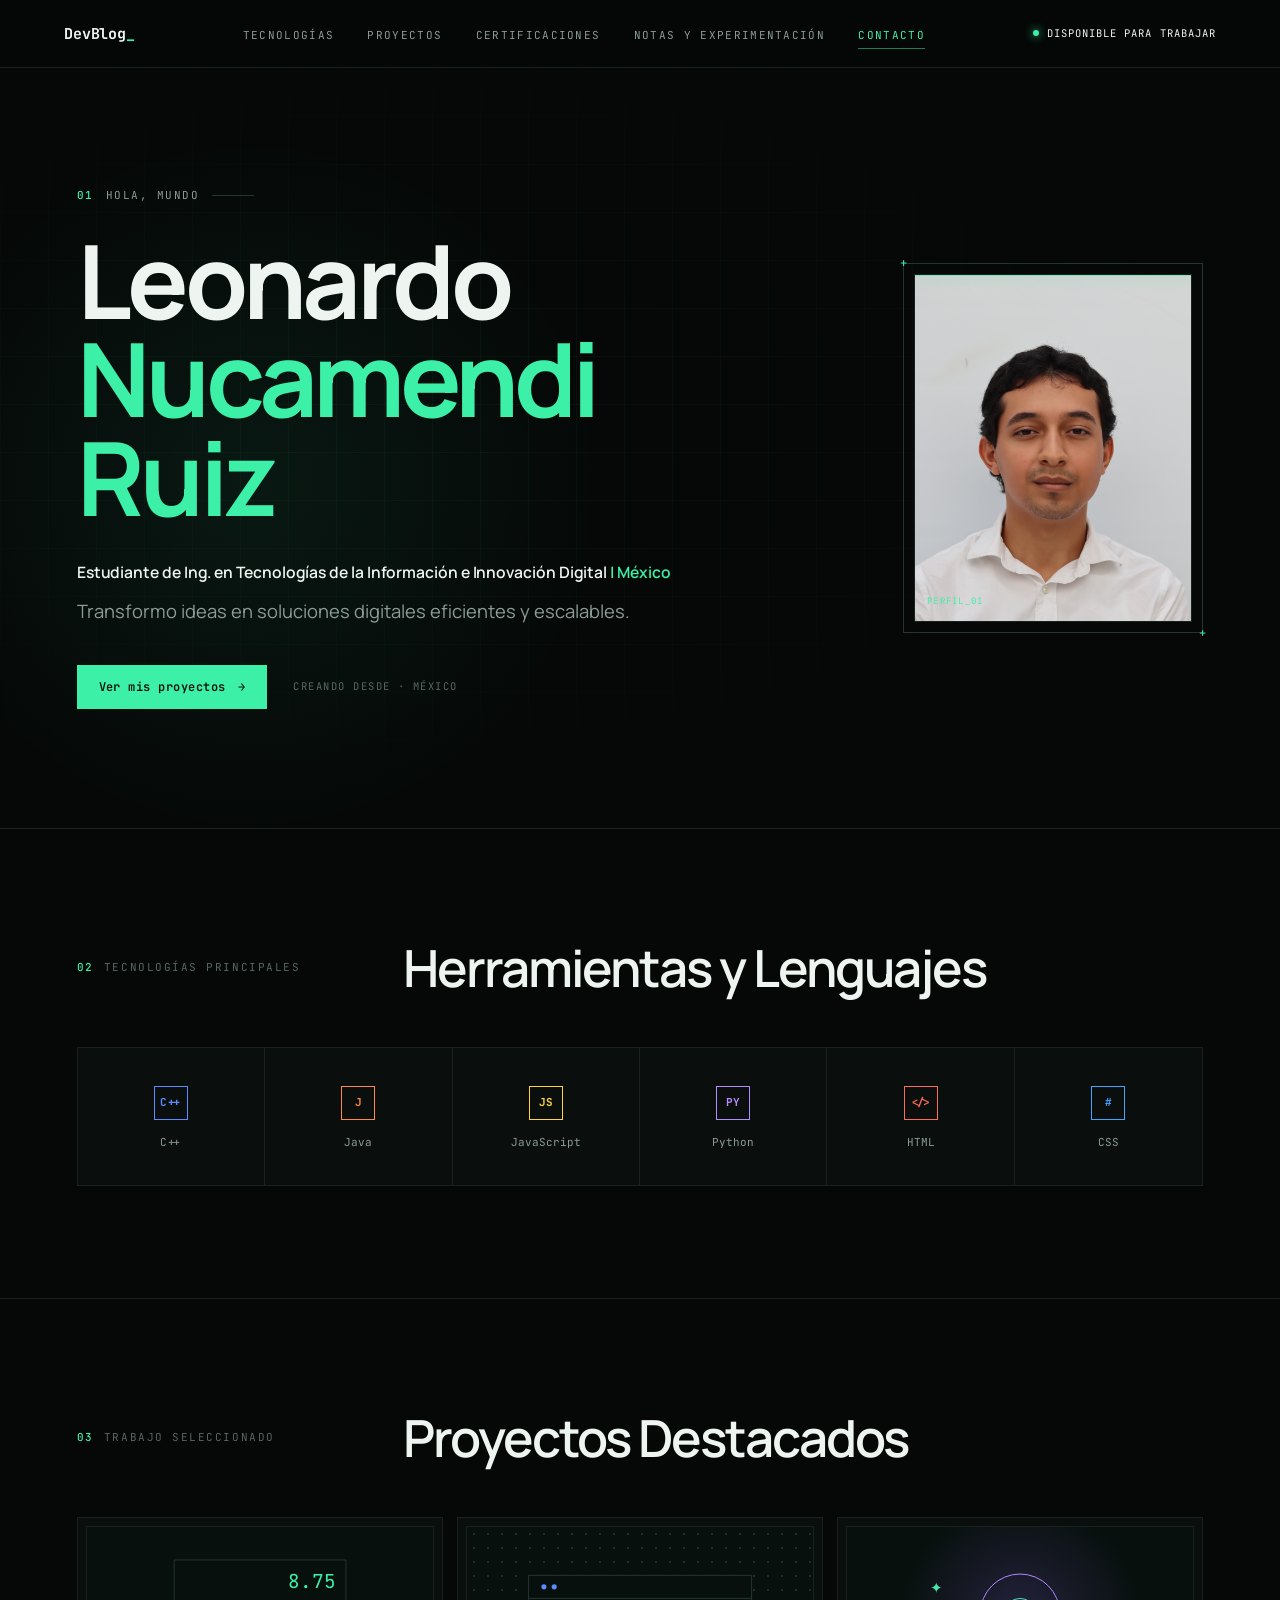
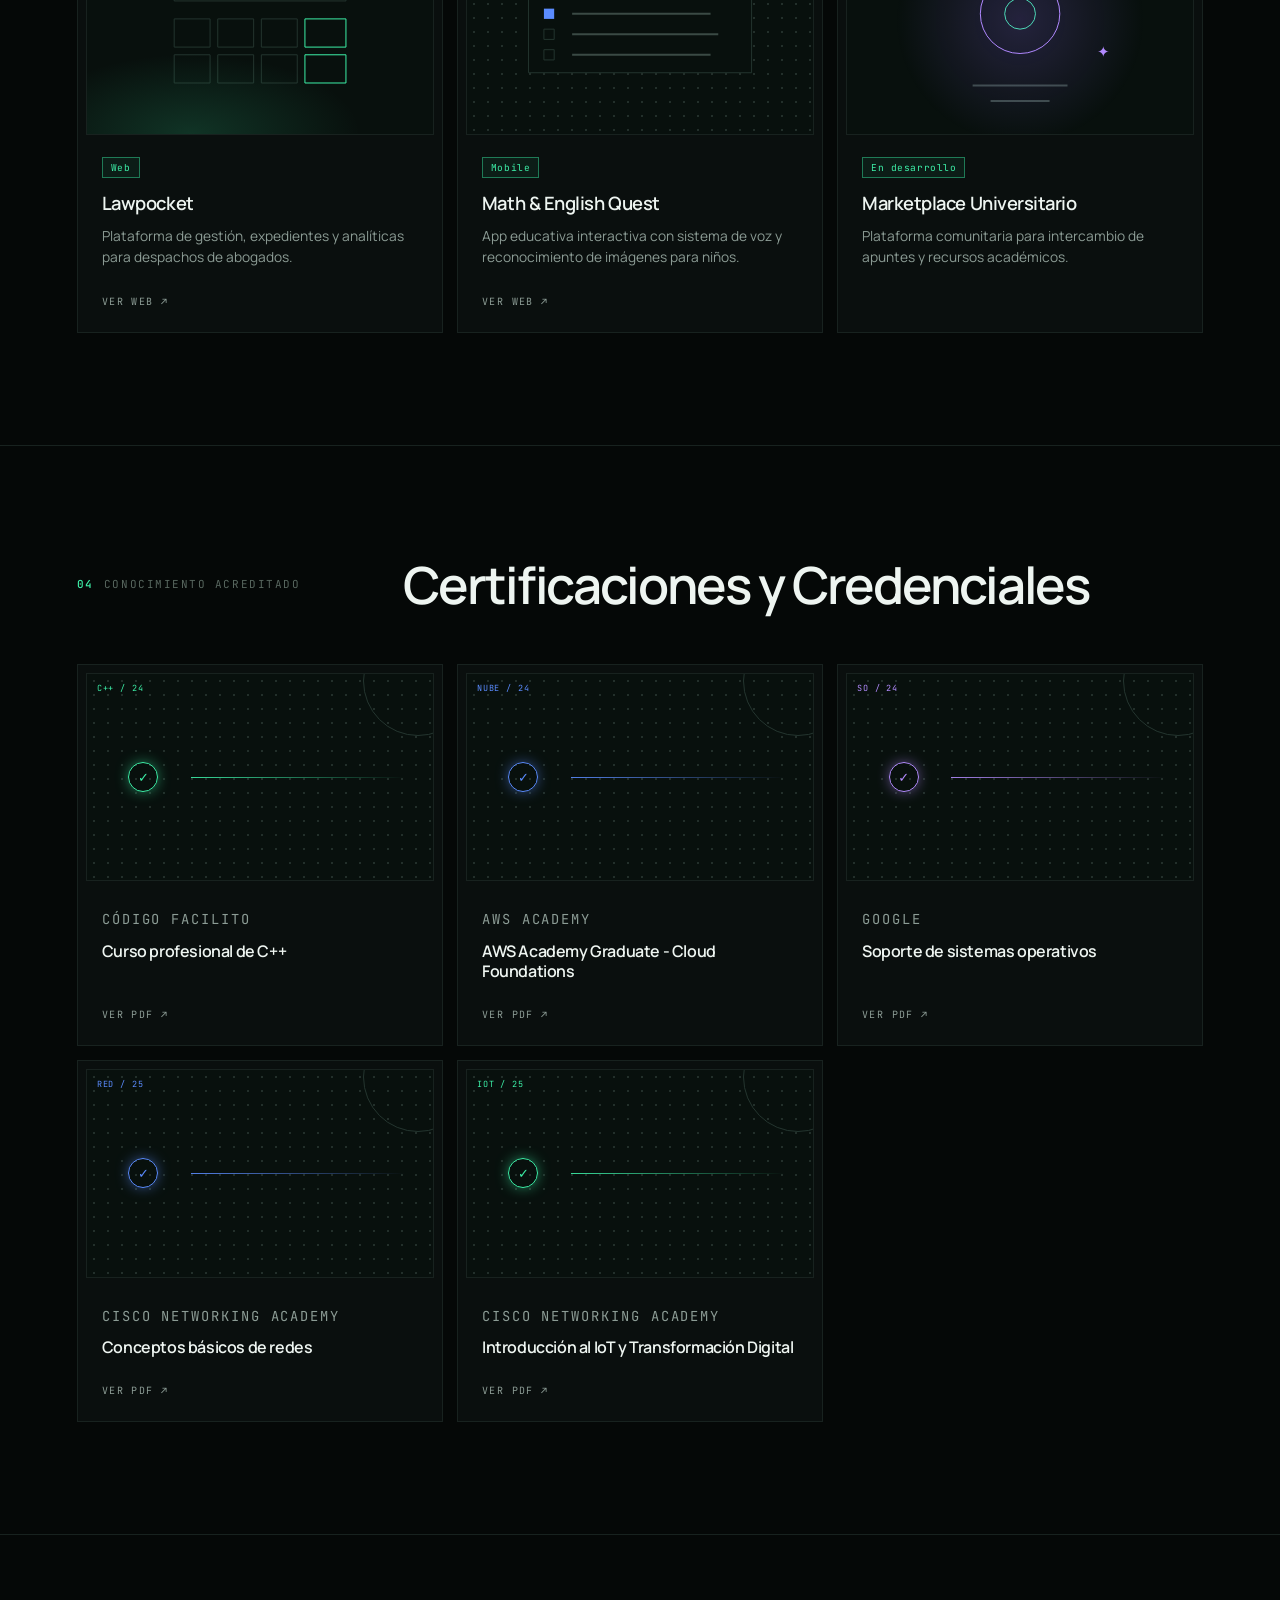
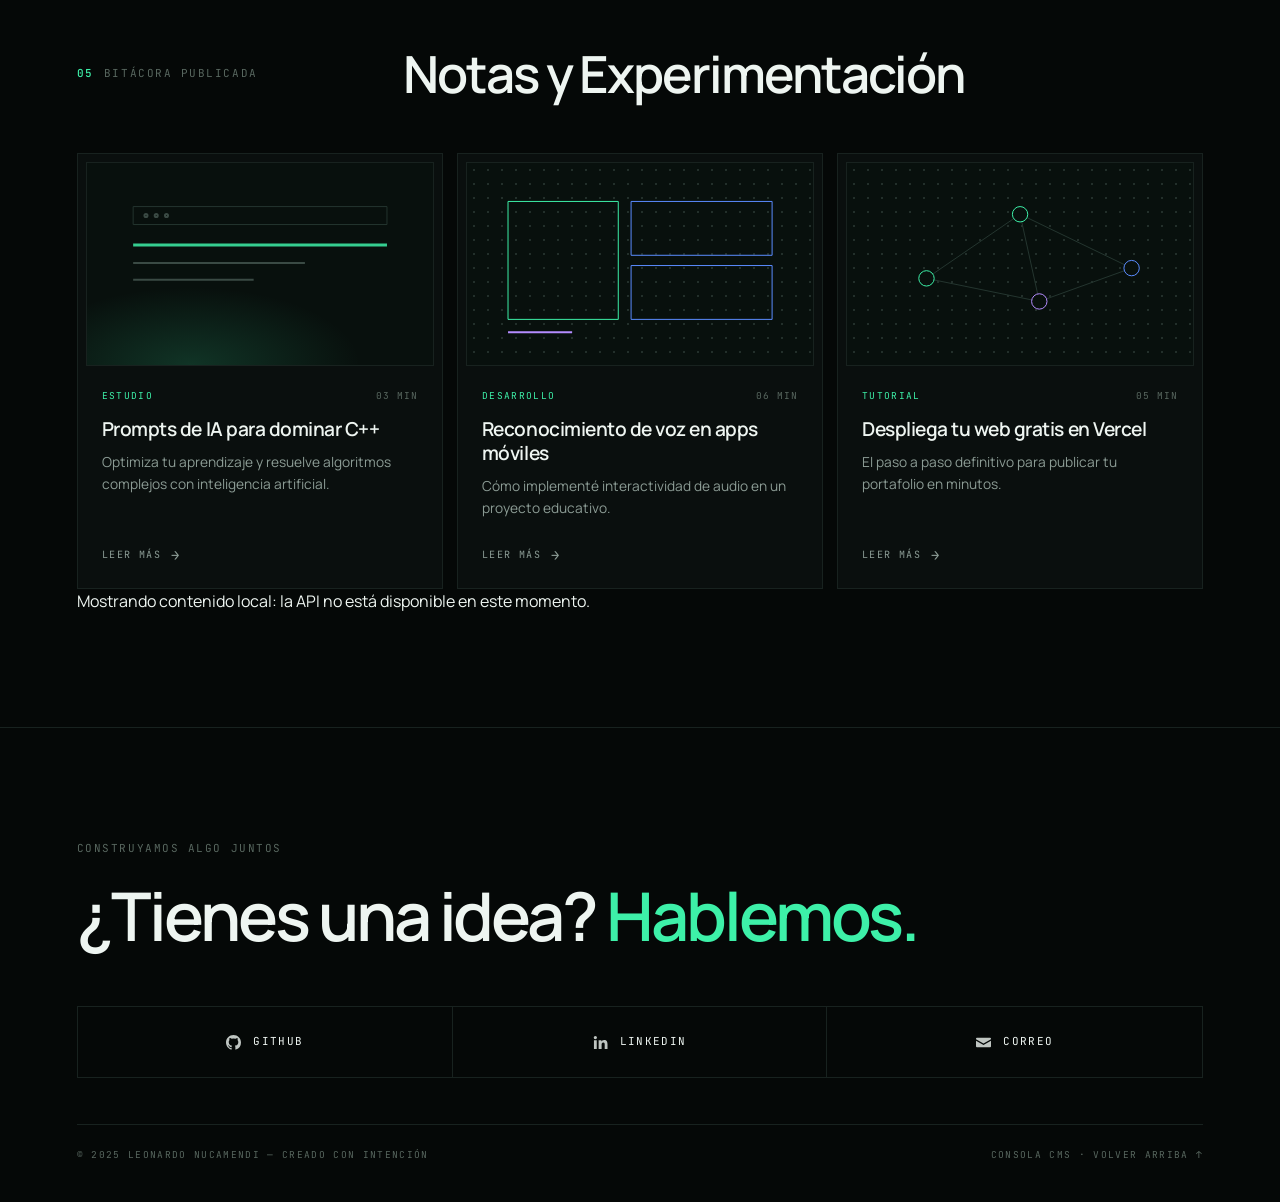
==== dev-blog/index.html @ ded49b07 "Integra CMS, blog, métricas y generador estático Reemplaza el contenido viejo del blog por la versió" ====
<!DOCTYPE html>
<html lang="es">
<head>
  <meta charset="UTF-8">
  <meta name="viewport" content="width=device-width, initial-scale=1">
  <title>Leonardo Nucamendi Ruiz — DevBlog_</title>
  <meta name="description" content="Portafolio de Leonardo Nucamendi Ruiz, estudiante de Ing. en Tecnologías de la Información e Innovación Digital en México. Proyectos, certificaciones y notas.">
  <meta name="theme-color" content="#050807">
  <link rel="icon" href="data:image/svg+xml,%3Csvg xmlns='http://www.w3.org/2000/svg' viewBox='0 0 32 32'%3E%3Crect width='32' height='32' fill='%23050807'/%3E%3Crect x='7' y='23' width='18' height='3' fill='%233df0a8'/%3E%3C/svg%3E">
  <link rel="preconnect" href="https://fonts.googleapis.com">
  <link rel="preconnect" href="https://fonts.gstatic.com" crossorigin>
  <link href="https://fonts.googleapis.com/css2?family=JetBrains+Mono:wght@400;500;700&family=Manrope:wght@400;500;600;700&display=swap" rel="stylesheet">
  <link rel="stylesheet" href="styles.css">
  <script>document.documentElement.classList.add('js')</script>
</head>
<body id="top">

  <!-- ===== Navegación ===== -->
  <header class="nav">
    <div class="nav__inner">
      <a class="logo" href="#top" aria-label="DevBlog, ir al inicio">DevBlog<span>_</span></a>

      <button class="nav__toggle" aria-label="Abrir menú" aria-expanded="false" aria-controls="menu"><span></span></button>

      <ul class="nav__links" id="menu">
        <li><a href="#tecnologias">Tecnologías</a></li>
        <li><a href="#proyectos">Proyectos</a></li>
        <li><a href="#certificaciones">Certificaciones</a></li>
        <li><a href="#notas">Notas y Experimentación</a></li>
        <li><a href="#contacto">Contacto</a></li>
      </ul>

      <span class="nav__status"><i></i>Disponible para trabajar</span>
    </div>
  </header>

  <main>
    <!-- ===== Hero ===== -->
    <section class="hero" aria-labelledby="nombre">
      <div class="wrap hero__grid">
        <div class="intro">
          <p class="eyebrow" style="--i:0"><b>01</b> Hola, mundo</p>
          <h1 id="nombre" style="--i:1">Leonardo <span>Nucamendi Ruiz</span></h1>
          <p class="hero__role" style="--i:2">Estudiante de Ing. en Tecnologías de la Información e Innovación Digital <em>| México</em></p>
          <p class="hero__tagline" style="--i:3">Transformo ideas en soluciones digitales eficientes y escalables.</p>
          <div class="hero__cta" style="--i:4">
            <a class="btn btn--solid" href="#proyectos">Ver mis proyectos <span class="arrow" aria-hidden="true">→</span></a>
            <small>Creando desde · México</small>
          </div>
        </div>

        <figure class="frame" aria-label="Foto de perfil">
          <div class="frame__screen">
            <img src="assets/perfil.jpg" alt="Foto de Leonardo Nucamendi Ruiz">
            <span class="scan" aria-hidden="true"></span>
            <figcaption class="frame__tag">PERFIL_01</figcaption>
          </div>
        </figure>
      </div>
    </section>

    <!-- ===== 02 Tecnologías ===== -->
    <section class="section" id="tecnologias" aria-labelledby="t-tec">
      <div class="wrap">
        <div class="section-head reveal">
          <p class="mono-label"><b>02</b>Tecnologías principales</p>
          <h2 class="title" id="t-tec">Herramientas y Lenguajes</h2>
        </div>

        <ul class="tech reveal" style="--d:.1s">
          <li><span class="tech__icon" style="--c:var(--blue)" aria-hidden="true">C++</span>C++</li>
          <li><span class="tech__icon" style="--c:#ff8a3d" aria-hidden="true">J</span>Java</li>
          <li><span class="tech__icon" style="--c:var(--yellow)" aria-hidden="true">JS</span>JavaScript</li>
          <li><span class="tech__icon" style="--c:var(--purple)" aria-hidden="true">PY</span>Python</li>
          <li><span class="tech__icon" style="--c:#ff6a55" aria-hidden="true">&lt;/&gt;</span>HTML</li>
          <li><span class="tech__icon" style="--c:#3da5ff" aria-hidden="true">#</span>CSS</li>
        </ul>
      </div>
    </section>

    <!-- ===== 03 Proyectos ===== -->
    <section class="section" id="proyectos" aria-labelledby="t-proy">
      <div class="wrap">
        <div class="section-head reveal">
          <p class="mono-label"><b>03</b>Trabajo seleccionado</p>
          <h2 class="title" id="t-proy">Proyectos Destacados</h2>
        </div>

        <div class="grid-3">
          <!-- Lawpocket -->
          <a class="card reveal" href="https://law-pocket-integrador.vercel.app/index.html" target="_blank" rel="noopener noreferrer">
            <div class="art art--glow-green" aria-hidden="true">
              <svg viewBox="0 0 270 162" preserveAspectRatio="xMidYMid slice">
                <rect x="68" y="26" width="134" height="32"/>
                <text class="calc-display" x="194" y="48" text-anchor="end" font-size="15">8.75</text>
                <g>
                  <rect x="68" y="72" width="28" height="22"/><rect x="102" y="72" width="28" height="22"/><rect x="136" y="72" width="28" height="22"/><rect class="hl" x="170" y="72" width="32" height="22"/>
                  <rect x="68" y="100" width="28" height="22"/><rect x="102" y="100" width="28" height="22"/><rect x="136" y="100" width="28" height="22"/><rect class="hl" x="170" y="100" width="32" height="22"/>
                </g>
              </svg>
            </div>
            <div class="card__body">
              <span class="badge">Web</span>
              <h3>Lawpocket</h3>
              <p>Plataforma de gestión, expedientes y analíticas para despachos de abogados.</p>
              <span class="card__link">Ver web ↗</span>
            </div>
          </a>

          <!-- Math & English Quest -->
          <a class="card reveal" style="--d:.1s" href="https://math-english-quest.vercel.app/" target="_blank" rel="noopener noreferrer">
            <div class="art art--dots" aria-hidden="true">
              <svg viewBox="0 0 270 162" preserveAspectRatio="xMidYMid slice">
                <rect x="48" y="38" width="174" height="76" style="fill:#08100d"/>
                <line x1="48" y1="56" x2="222" y2="56"/>
                <circle class="fill-blue" cx="60" cy="47" r="2"/><circle class="fill-blue" cx="68" cy="47" r="2"/>
                <rect class="fill-blue" x="60" y="64" width="8" height="8"/><line class="dim" x1="82" y1="68" x2="190" y2="68"/>
                <rect x="60" y="80" width="8" height="8"/><line class="dim" x1="82" y1="84" x2="196" y2="84"/>
                <rect x="60" y="96" width="8" height="8"/><line class="dim" x1="82" y1="100" x2="190" y2="100"/>
              </svg>
            </div>
            <div class="card__body">
              <span class="badge">Mobile</span>
              <h3>Math &amp; English Quest</h3>
              <p>App educativa interactiva con sistema de voz y reconocimiento de imágenes para niños.</p>
              <span class="card__link">Ver web ↗</span>
            </div>
          </a>

          <!-- Marketplace Universitario (en desarrollo) -->
          <article class="card reveal" style="--d:.2s">
            <div class="art art--glow-purple" aria-hidden="true">
              <svg viewBox="0 0 270 162" preserveAspectRatio="xMidYMid slice">
                <g class="orb">
                  <circle class="purple" cx="135" cy="68" r="31"/>
                  <circle class="hl" cx="135" cy="68" r="12"/>
                </g>
                <text class="sparkle" x="70" y="52" font-size="12" text-anchor="middle">✦</text>
                <text class="sparkle sparkle--2" x="200" y="102" font-size="12" text-anchor="middle" style="fill:var(--purple)">✦</text>
                <line class="dim" x1="98" y1="124" x2="172" y2="124"/>
                <line class="dim" x1="112" y1="136" x2="158" y2="136"/>
              </svg>
            </div>
            <div class="card__body">
              <span class="badge">En desarrollo</span>
              <h3>Marketplace Universitario</h3>
              <p>Plataforma comunitaria para intercambio de apuntes y recursos académicos.</p>
            </div>
          </article>
        </div>
      </div>
    </section>

    <!-- ===== 04 Certificaciones ===== -->
    <section class="section" id="certificaciones" aria-labelledby="t-cert">
      <div class="wrap">
        <div class="section-head reveal">
          <p class="mono-label"><b>04</b>Conocimiento acreditado</p>
          <h2 class="title" id="t-cert">Certificaciones y Credenciales</h2>
        </div>

        <div class="grid-3">
          <a class="card cert reveal" href="assets/cert-cpp.pdf" target="_blank" rel="noopener">
            <div class="art art--dots cert__art" style="--c:var(--green)" aria-hidden="true">
              <span class="cert__tag">C++ / 24</span><span class="cert__arc"></span>
              <span class="cert__check">✓</span><span class="cert__bar"></span>
            </div>
            <div class="card__body">
              <p class="cert__issuer">Código Facilito</p>
              <h3>Curso profesional de C++</h3>
              <span class="card__link">Ver PDF ↗</span>
            </div>
          </a>

          <a class="card cert reveal" style="--d:.08s" href="assets/cert-aws-cloud.pdf" target="_blank" rel="noopener">
            <div class="art art--dots cert__art" style="--c:var(--blue)" aria-hidden="true">
              <span class="cert__tag">NUBE / 24</span><span class="cert__arc"></span>
              <span class="cert__check">✓</span><span class="cert__bar"></span>
            </div>
            <div class="card__body">
              <p class="cert__issuer">AWS Academy</p>
              <h3>AWS Academy Graduate - Cloud Foundations</h3>
              <span class="card__link">Ver PDF ↗</span>
            </div>
          </a>

          <a class="card cert reveal" style="--d:.16s" href="assets/cert-google-so.pdf" target="_blank" rel="noopener">
            <div class="art art--dots cert__art" style="--c:var(--purple)" aria-hidden="true">
              <span class="cert__tag">SO / 24</span><span class="cert__arc"></span>
              <span class="cert__check">✓</span><span class="cert__bar"></span>
            </div>
            <div class="card__body">
              <p class="cert__issuer">Google</p>
              <h3>Soporte de sistemas operativos</h3>
              <span class="card__link">Ver PDF ↗</span>
            </div>
          </a>

          <a class="card cert reveal" href="assets/cert-cisco-redes.pdf" target="_blank" rel="noopener">
            <div class="art art--dots cert__art" style="--c:var(--blue)" aria-hidden="true">
              <span class="cert__tag">RED / 25</span><span class="cert__arc"></span>
              <span class="cert__check">✓</span><span class="cert__bar"></span>
            </div>
            <div class="card__body">
              <p class="cert__issuer">Cisco Networking Academy</p>
              <h3>Conceptos básicos de redes</h3>
              <span class="card__link">Ver PDF ↗</span>
            </div>
          </a>

          <a class="card cert reveal" style="--d:.08s" href="assets/cert-cisco-iot.pdf" target="_blank" rel="noopener">
            <div class="art art--dots cert__art" style="--c:var(--green)" aria-hidden="true">
              <span class="cert__tag">IOT / 25</span><span class="cert__arc"></span>
              <span class="cert__check">✓</span><span class="cert__bar"></span>
            </div>
            <div class="card__body">
              <p class="cert__issuer">Cisco Networking Academy</p>
              <h3>Introducción al IoT y Transformación Digital</h3>
              <span class="card__link">Ver PDF ↗</span>
            </div>
          </a>
        </div>
      </div>
    </section>

    <!-- ===== 05 Notas y Experimentación ===== -->
    <section class="section" id="notas" aria-labelledby="t-notas">
      <div class="wrap">
        <div class="section-head reveal">
          <p class="mono-label"><b>05</b>Bitácora publicada</p>
          <h2 class="title" id="t-notas">Notas y Experimentación</h2>
        </div>

        <div class="grid-3" data-notes-grid>
          <a class="card note reveal" href="articulo-cpp.html">
            <div class="art art--glow-green" aria-hidden="true">
              <svg viewBox="0 0 270 158" preserveAspectRatio="xMidYMid slice">
                <rect x="36" y="34" width="198" height="14"/>
                <circle class="dim" cx="46" cy="41" r="1.2"/><circle class="dim" cx="54" cy="41" r="1.2"/><circle class="dim" cx="62" cy="41" r="1.2"/>
                <line class="bar" x1="36" y1="64" x2="234" y2="64"/>
                <line class="dim" x1="36" y1="78" x2="170" y2="78"/>
                <line class="dim" x1="36" y1="91" x2="130" y2="91"/>
              </svg>
            </div>
            <div class="card__body">
              <div class="note__meta"><span class="note__tag">ESTUDIO</span><span class="note__time">03 MIN</span></div>
              <h3>Prompts de IA para dominar C++</h3>
              <p>Optimiza tu aprendizaje y resuelve algoritmos complejos con inteligencia artificial.</p>
              <span class="card__link">Leer más <span aria-hidden="true">→</span></span>
            </div>
          </a>

          <a class="card note reveal" style="--d:.1s" href="articulo-voz.html">
            <div class="art art--dots" aria-hidden="true">
              <svg viewBox="0 0 270 158" preserveAspectRatio="xMidYMid slice">
                <rect class="hl" x="32" y="30" width="86" height="92"/>
                <rect class="blue" x="128" y="30" width="110" height="42"/>
                <rect class="blue" x="128" y="80" width="110" height="42"/>
                <line class="purple" x1="32" y1="132" x2="82" y2="132" style="stroke-width:2"/>
              </svg>
            </div>
            <div class="card__body">
              <div class="note__meta"><span class="note__tag">DESARROLLO</span><span class="note__time">06 MIN</span></div>
              <h3>Reconocimiento de voz en apps móviles</h3>
              <p>Cómo implementé interactividad de audio en un proyecto educativo.</p>
              <span class="card__link">Leer más <span aria-hidden="true">→</span></span>
            </div>
          </a>

          <a class="card note reveal" style="--d:.2s" href="articulo-vercel.html">
            <div class="art art--dots" aria-hidden="true">
              <svg viewBox="0 0 270 158" preserveAspectRatio="xMidYMid slice">
                <line x1="135" y1="40" x2="62" y2="90"/><line x1="135" y1="40" x2="150" y2="108"/>
                <line x1="62" y1="90" x2="150" y2="108"/><line x1="150" y1="108" x2="222" y2="82"/>
                <line x1="135" y1="40" x2="222" y2="82"/>
                <circle class="hl" cx="135" cy="40" r="6" style="fill:#08100d"/>
                <circle class="hl" cx="62" cy="90" r="6" style="fill:#08100d"/>
                <circle class="purple" cx="150" cy="108" r="6" style="fill:#08100d"/>
                <circle class="blue" cx="222" cy="82" r="6" style="fill:#08100d"/>
              </svg>
            </div>
            <div class="card__body">
              <div class="note__meta"><span class="note__tag">TUTORIAL</span><span class="note__time">05 MIN</span></div>
              <h3>Despliega tu web gratis en Vercel</h3>
              <p>El paso a paso definitivo para publicar tu portafolio en minutos.</p>
              <span class="card__link">Leer más <span aria-hidden="true">→</span></span>
            </div>
          </a>
        </div>
      </div>
    </section>

    <!-- ===== Contacto ===== -->
    <section class="section contact" id="contacto" aria-labelledby="t-contacto">
      <div class="wrap">
        <p class="mono-label contact__kicker reveal">Construyamos algo juntos</p>
        <h2 id="t-contacto" class="reveal" style="--d:.08s">¿Tienes una idea? <span>Hablemos.</span></h2>

        <div class="contact__links reveal" style="--d:.16s">
          <a href="https://github.com/Leonardo251207" target="_blank" rel="noopener noreferrer">
            <svg viewBox="0 0 16 16" aria-hidden="true"><path d="M8 0C3.58 0 0 3.58 0 8c0 3.54 2.29 6.53 5.47 7.59.4.07.55-.17.55-.38 0-.19-.01-.82-.01-1.49-2.01.37-2.53-.49-2.69-.94-.09-.23-.48-.94-.82-1.13-.28-.15-.68-.52-.01-.53.63-.01 1.08.58 1.23.82.72 1.21 1.87.87 2.33.66.07-.52.28-.87.51-1.07-1.78-.2-3.64-.89-3.64-3.95 0-.87.31-1.59.82-2.15-.08-.2-.36-1.02.08-2.12 0 0 .67-.21 2.2.82a7.6 7.6 0 0 1 4 0c1.53-1.04 2.2-.82 2.2-.82.44 1.1.16 1.92.08 2.12.51.56.82 1.27.82 2.15 0 3.07-1.87 3.75-3.65 3.95.29.25.54.73.54 1.48 0 1.07-.01 1.93-.01 2.2 0 .21.15.46.55.38A8.01 8.01 0 0 0 16 8c0-4.42-3.58-8-8-8z"/></svg>
            GitHub
          </a>
          <a href="https://www.linkedin.com/in/leonardo-nucamendi-703b48441/" target="_blank" rel="noopener noreferrer">
            <svg viewBox="0 0 16 16" aria-hidden="true"><path d="M1 5.5h3V15H1V5.5zM2.5 1a1.75 1.75 0 1 1 0 3.5 1.75 1.75 0 0 1 0-3.5zM6 5.5h2.9v1.3h.04c.4-.76 1.4-1.56 2.88-1.56 3.08 0 3.65 2.03 3.65 4.66V15h-3v-4.6c0-1.1-.02-2.5-1.52-2.5s-1.76 1.2-1.76 2.43V15H6V5.5z"/></svg>
            LinkedIn
          </a>
          <a href="mailto:" class="btn-correo" data-email-link>
            <svg viewBox="0 0 16 16" aria-hidden="true" width="16" height="16">
              <path fill="currentColor" d="M1 3h14a1 1 0 0 1 1 1v.4L8 9 0 4.4V4a1 1 0 0 1 1-1zm-1 3.1V12a1 1 0 0 0 1 1h14a1 1 0 0 0 1-1V6.1L8 10.7 0 6.1z"/>
            </svg>
            <span id="texto-correo" aria-live="polite">Correo</span>
          </a>
        </div>

        <div class="footer-bar">
          <span>© 2025 Leonardo Nucamendi — creado con intención</span>
          <span><a href="admin.html">Consola CMS</a> · <a href="#top">Volver arriba ↑</a></span>
        </div>
      </div>
    </section>
  </main>

  <script src="api-config.js"></script>
  <script src="metrics.js"></script>
  <script src="api.js"></script>
  <script src="notes.js"></script>
  <script src="script.js"></script>
</body>
</html>
---- dev-blog/styles.css ----
/* ==========================================================
   DevBlog_ — Leonardo Nucamendi Ruiz
   Estilos globales · estética retro-tech / consola
   ========================================================== */

@property --pos {
  syntax: "<percentage>";
  inherits: true;
  initial-value: 50%;
}

:root {
  --bg: #050807;
  --bg-soft: #0a0f0e;
  --panel: #0b1110;
  --line: #18221f;
  --line-2: #24352f;
  --text: #eef5f1;
  --muted: #8c9c95;
  --dim: #58675f;

  --green: #3df0a8;
  --cyan: #3de4ff;
  --red: #ff5d5d;
  --purple: #b48cff;
  --orange: #ffb066;
  --blue: #5b8cff;
  --yellow: #ffd23f;

  --sans: "Manrope", system-ui, -apple-system, "Segoe UI", sans-serif;
  --mono: "JetBrains Mono", ui-monospace, "SFMono-Regular", Consolas, monospace;

  --gutter: clamp(20px, 6vw, 86px);
  --max: 1240px;
  --nav-h: 68px;
}

*,
*::before,
*::after { box-sizing: border-box; margin: 0; padding: 0; }

html { scroll-behavior: smooth; scroll-padding-top: calc(var(--nav-h) + 12px); }

body {
  background: var(--bg);
  color: var(--text);
  font-family: var(--sans);
  line-height: 1.6;
  -webkit-font-smoothing: antialiased;
  overflow-x: hidden;
}

a { color: inherit; text-decoration: none; }
button { font: inherit; color: inherit; background: none; border: 0; cursor: pointer; }
img, svg { display: block; max-width: 100%; }
[hidden] { display: none !important; }

:focus-visible { outline: 2px solid var(--green); outline-offset: 3px; }

.wrap { width: min(var(--max), 100% - 2 * var(--gutter)); margin-inline: auto; }

.acc-green { color: var(--green); }
.acc-cyan { color: var(--cyan); }

.mono-label {
  font-family: var(--mono);
  font-size: 11px;
  letter-spacing: 0.14em;
  text-transform: uppercase;
  color: var(--dim);
}

/* ---------- Navegación ---------- */
.nav {
  position: sticky;
  top: 0;
  z-index: 50;
  height: var(--nav-h);
  background: rgba(5, 8, 7, 0.82);
  backdrop-filter: blur(10px);
  -webkit-backdrop-filter: blur(10px);
  border-bottom: 1px solid var(--line);
}

.nav__inner {
  height: 100%;
  width: min(1400px, 100% - 2 * clamp(20px, 6vw, 64px));
  margin-inline: auto;
  display: flex;
  align-items: center;
  justify-content: space-between;
  gap: 24px;
}

.logo { font-family: var(--mono); font-weight: 700; font-size: 15px; letter-spacing: -0.01em; }
.logo span { color: var(--green); animation: blink 1.1s steps(2, start) infinite; }

.nav__links { display: flex; gap: clamp(20px, 3.2vw, 48px); list-style: none; }
.nav__links a {
  font-family: var(--mono);
  font-size: 11px;
  letter-spacing: 0.12em;
  text-transform: uppercase;
  color: var(--muted);
  padding: 6px 0;
  border-bottom: 1px solid transparent;
  transition: color 0.2s, border-color 0.2s;
}
.nav__links a:hover,
.nav__links a.is-active { color: var(--green); border-color: var(--green-dim, #1f7a56); }

.nav__status {
  display: inline-flex;
  align-items: center;
  gap: 8px;
  font-family: var(--mono);
  font-size: 10.5px;
  letter-spacing: 0.1em;
  text-transform: uppercase;
  color: var(--text);
}
.nav__status i {
  width: 6px; height: 6px; border-radius: 50%;
  background: var(--green);
  box-shadow: 0 0 10px var(--green);
  animation: pulse 2s ease-in-out infinite;
}

.nav__toggle { display: none; width: 40px; height: 40px; border: 1px solid var(--line-2); position: relative; }
.nav__toggle span,
.nav__toggle span::before {
  position: absolute; left: 11px; width: 16px; height: 1.5px; background: var(--text);
  transition: transform 0.25s;
}
.nav__toggle span { top: 19px; }
.nav__toggle span::before { content: ""; left: 0; top: -6px; }
.nav.is-open .nav__toggle span { transform: rotate(45deg); }
.nav.is-open .nav__toggle span::before { transform: translateY(6px) rotate(-90deg); }

/* ---------- Botones ---------- */
.btn {
  display: inline-flex;
  align-items: center;
  justify-content: center;
  gap: 12px;
  font-family: var(--mono);
  font-size: 12px;
  letter-spacing: 0.04em;
  min-height: 44px;
  padding: 0 22px;
  transition: transform 0.2s, background 0.2s, box-shadow 0.2s, border-color 0.2s, color 0.2s;
}
.btn--solid { background: var(--green); color: #04110b; font-weight: 600; }
.btn--solid:hover { box-shadow: 0 0 28px rgba(61, 240, 168, 0.35); transform: translateY(-1px); }
.btn--solid .arrow { transition: transform 0.2s; }
.btn--solid:hover .arrow { transform: translateX(4px); }
.btn--ghost {
  border: 1px solid var(--line-2);
  color: var(--muted);
  font-size: 10.5px;
  letter-spacing: 0.1em;
  text-transform: uppercase;
  min-height: 34px;
  padding: 0 14px;
}
.btn--ghost:hover { border-color: var(--green); color: var(--green); }

/* ---------- Hero ---------- */
.hero { position: relative; isolation: isolate; border-bottom: 1px solid var(--line); }
.hero::before,
.article-hero::before {
  content: "";
  position: absolute;
  inset: 0;
  z-index: -1;
  background-image:
    linear-gradient(rgba(61, 240, 168, 0.045) 1px, transparent 1px),
    linear-gradient(90deg, rgba(61, 240, 168, 0.045) 1px, transparent 1px);
  background-size: 48px 48px;
  -webkit-mask-image: radial-gradient(ellipse 80% 70% at 35% 45%, #000 20%, transparent 75%);
  mask-image: radial-gradient(ellipse 80% 70% at 35% 45%, #000 20%, transparent 75%);
}
.hero::after {
  content: "";
  position: absolute;
  z-index: -1;
  width: 60vw; height: 60vw; max-width: 760px; max-height: 760px;
  left: -10%; top: 5%;
  background: radial-gradient(circle, rgba(61, 240, 168, 0.07), transparent 65%);
  pointer-events: none;
}

.hero__grid {
  min-height: min(calc(100vh - var(--nav-h)), 760px);
  display: grid;
  grid-template-columns: minmax(0, 1.35fr) minmax(0, 0.8fr);
  align-items: center;
  gap: clamp(32px, 6vw, 96px);
  padding-block: clamp(56px, 9vw, 110px);
}

.eyebrow {
  display: flex; align-items: center; gap: 12px;
  font-family: var(--mono); font-size: 11px; letter-spacing: 0.14em; text-transform: uppercase;
  color: var(--muted);
  margin-bottom: 26px;
}
.eyebrow b { color: var(--green); font-weight: 500; }
.eyebrow::after { content: ""; width: 42px; height: 1px; background: var(--line-2); }

.hero h1 {
  font-size: clamp(3rem, 8.4vw, 6.4rem);
  font-weight: 700;
  line-height: 0.96;
  letter-spacing: -0.045em;
}
.hero h1 span { display: block; color: var(--green); }

.hero__role {
  margin-top: 34px;
  font-size: clamp(0.85rem, 1.5vw, 0.98rem);
  font-weight: 600;
  letter-spacing: -0.005em;
}
.hero__role em { font-style: normal; color: var(--green); }
.hero__tagline { margin-top: 12px; font-size: clamp(1rem, 1.8vw, 1.15rem); color: var(--muted); max-width: 34em; }

.hero__cta { margin-top: 38px; display: flex; align-items: center; flex-wrap: wrap; gap: 22px 26px; }
.hero__cta small { font-family: var(--mono); font-size: 10.5px; letter-spacing: 0.14em; text-transform: uppercase; color: var(--dim); }

/* Marco de perfil */
.frame {
  position: relative;
  justify-self: end;
  width: min(100%, 300px);
  padding: 10px;
  border: 1px solid var(--line-2);
}
.frame::before,
.frame::after {
  content: "+";
  position: absolute;
  font-family: var(--mono);
  font-size: 12px;
  line-height: 1;
  color: var(--green);
}
.frame::before { top: -7px; left: -4px; }
.frame::after { bottom: -7px; right: -4px; }

.frame__screen {
  position: relative;
  aspect-ratio: 4 / 5;
  overflow: hidden;
  background:
    linear-gradient(rgba(61, 240, 168, 0.06) 1px, transparent 1px) 0 0 / 22px 22px,
    linear-gradient(90deg, rgba(61, 240, 168, 0.06) 1px, transparent 1px) 0 0 / 22px 22px,
    linear-gradient(180deg, #0d1a15, #0a1210);
  border: 1px solid var(--line);
}
.frame__screen img { width: 100%; height: 100%; object-fit: cover; }
.silhouette { position: absolute; inset: 0; }
.silhouette::before { /* cabeza */
  content: "";
  position: absolute;
  left: 50%; top: 22%;
  width: 34%; height: 24%;
  transform: translateX(-50%);
  border-radius: 48% 48% 46% 46% / 55% 55% 45% 45%;
  background: linear-gradient(180deg, #7e8f87, #55655d);
}
.silhouette::after { /* hombros */
  content: "";
  position: absolute;
  left: 50%; top: 56%;
  width: 62%; height: 60%;
  transform: translateX(-50%);
  border-radius: 50% 50% 0 0;
  background: linear-gradient(180deg, #6b7b73, #3f4d46);
}
.scan {
  position: absolute; left: 0; right: 0; top: 0; height: 1px;
  background: var(--green);
  box-shadow: 0 0 14px 2px rgba(61, 240, 168, 0.5);
  opacity: 0.55;
  animation: scan 5.5s linear infinite;
}
.frame__tag {
  position: absolute; left: 12px; bottom: 12px;
  font-family: var(--mono); font-size: 9px; letter-spacing: 0.14em; color: var(--green);
}

/* ---------- Secciones ---------- */
.section { padding-block: clamp(64px, 9vw, 112px); border-bottom: 1px solid var(--line); }

.section-head {
  display: grid;
  grid-template-columns: minmax(170px, 302px) minmax(0, 1fr);
  align-items: center;
  gap: 16px 24px;
  margin-bottom: clamp(32px, 5vw, 52px);
}
.section-head .mono-label b { color: var(--green); font-weight: 500; margin-right: 10px; }
.title {
  font-size: clamp(2rem, 4.4vw, 3.2rem);
  font-weight: 600;
  line-height: 1.05;
  letter-spacing: -0.04em;
}

/* Tecnologías */
.tech {
  display: grid;
  grid-template-columns: repeat(6, 1fr);
  border: 1px solid var(--line);
  background: var(--bg-soft);
  list-style: none;
}
.tech li {
  display: flex; flex-direction: column; align-items: center; gap: 14px;
  padding: 38px 8px 34px;
  border-right: 1px solid var(--line);
  font-family: var(--mono); font-size: 11px; color: var(--muted);
  transition: background 0.25s;
}
.tech li:last-child { border-right: 0; }
.tech li:hover { background: rgba(61, 240, 168, 0.04); }
.tech__icon {
  --c: var(--green);
  width: 34px; height: 34px;
  display: grid; place-items: center;
  border: 1px solid var(--c);
  color: var(--c);
  font-weight: 700; font-size: 11px;
  transition: transform 0.25s, box-shadow 0.25s;
}
.tech li:hover .tech__icon { transform: translateY(-3px); box-shadow: 0 0 18px -2px var(--c); }

/* Tarjetas de proyectos / notas / certificaciones */
.grid-3 { display: grid; grid-template-columns: repeat(3, minmax(0, 1fr)); gap: 14px; }

.card {
  display: flex; flex-direction: column;
  border: 1px solid var(--line);
  background: var(--bg-soft);
  padding: 8px;
  transition: border-color 0.25s, transform 0.25s;
}
a.card:hover { border-color: var(--line-2); transform: translateY(-3px); }
a.card:hover .art { border-color: rgba(61, 240, 168, 0.35); }

.art {
  position: relative;
  aspect-ratio: 16 / 9.6;
  overflow: hidden;
  border: 1px solid var(--line);
  background: #08100d;
  transition: border-color 0.25s;
}
.art svg { position: absolute; inset: 0; width: 100%; height: 100%; }
.art rect, .art line, .art circle, .art path { fill: none; stroke: var(--line-2); vector-effect: non-scaling-stroke; }
.art .hl { stroke: var(--green); }
.art .fill-blue { fill: var(--blue); stroke: none; }
.art .blue { stroke: var(--blue); }
.art .purple { stroke: var(--purple); }
.art .dim { stroke: #3a4a44; stroke-width: 2; }
.art .bar { stroke: var(--green); stroke-width: 3; opacity: 0.85; }
.art text { fill: var(--green); font-family: var(--mono); }
.art--dots {
  background-image: radial-gradient(rgba(130, 160, 148, 0.22) 1px, transparent 1.4px);
  background-size: 14px 14px;
  background-color: #08100d;
}
.art--glow-green::after,
.art--glow-purple::after {
  content: ""; position: absolute; inset: 0; pointer-events: none;
}
.art--glow-green::after { background: radial-gradient(ellipse 70% 55% at 30% 100%, rgba(61, 240, 168, 0.16), transparent 70%); }
.art--glow-purple::after { background: radial-gradient(circle at 50% 45%, rgba(150, 110, 255, 0.2), transparent 60%); }

.card__body { padding: 22px 16px 14px; display: flex; flex-direction: column; flex: 1; }
.badge {
  align-self: flex-start;
  font-family: var(--mono); font-size: 9.5px; letter-spacing: 0.06em;
  color: var(--green);
  border: 1px solid var(--green-dim, #1f7a56);
  background: rgba(61, 240, 168, 0.06);
  padding: 2px 8px;
  margin-bottom: 14px;
}
.card h3 { font-size: 1.15rem; font-weight: 600; letter-spacing: -0.025em; line-height: 1.25; }
.card p { margin-top: 10px; font-size: 0.86rem; line-height: 1.55; color: var(--muted); }
.card__link {
  margin-top: auto; padding-top: 26px;
  font-family: var(--mono); font-size: 10px; letter-spacing: 0.14em; text-transform: uppercase;
  color: var(--muted);
  transition: color 0.2s;
}
a.card:hover .card__link { color: var(--green); }

/* Mini animaciones de las ilustraciones */
.calc-display { animation: flicker 4s steps(1) infinite; }
.sparkle { animation: twinkle 2.4s ease-in-out infinite; transform-box: fill-box; transform-origin: center; }
.sparkle--2 { animation-delay: 1.1s; }
.orb { animation: float 5s ease-in-out infinite; }

/* Certificaciones */
.cert__art { --c: var(--green); }
.cert__tag {
  position: absolute; left: 10px; top: 8px;
  font-family: var(--mono); font-size: 8.5px; letter-spacing: 0.1em; color: var(--c);
}
.cert__check {
  position: absolute; left: 12%; top: 50%; transform: translateY(-50%);
  width: 30px; height: 30px; border-radius: 50%;
  display: grid; place-items: center;
  border: 1.5px solid var(--c); color: var(--c); font-size: 13px;
  box-shadow: 0 0 16px -4px var(--c);
}
.cert__bar {
  position: absolute; left: 30%; right: 8%; top: 50%;
  height: 1px; background: linear-gradient(90deg, var(--c), transparent);
  opacity: 0.9;
}
.cert__arc {
  position: absolute; right: -40px; top: -48px; width: 110px; height: 110px;
  border: 1px solid var(--line-2); border-radius: 50%;
}
.cert__issuer {
  font-family: var(--mono); font-size: 9px; letter-spacing: 0.14em; text-transform: uppercase;
  color: var(--dim); margin-bottom: 10px;
}
.cert .card__body { padding-top: 18px; }
.cert h3 { font-size: 1rem; }

/* Notas */
.note .art { aspect-ratio: 16 / 9.4; }
.note__meta { display: flex; justify-content: space-between; align-items: baseline; margin-bottom: 14px; }
.note__tag { font-family: var(--mono); font-size: 9.5px; letter-spacing: 0.14em; color: var(--green); }
.note__time { font-family: var(--mono); font-size: 9.5px; letter-spacing: 0.1em; color: var(--dim); }
.note h3 { font-size: 1.2rem; }
.note .card__link { display: inline-flex; gap: 10px; align-items: center; }
.note .card__link span { display: inline-block; transition: transform 0.2s; font-size: 14px; letter-spacing: 0; }
a.note:hover .card__link span { transform: translateX(5px); }

/* Contacto */
.contact { border-bottom: 0; padding-bottom: 40px; }
.contact__kicker { margin-bottom: 22px; }
.contact h2 {
  font-size: clamp(2.2rem, 6vw, 4.2rem);
  font-weight: 600; letter-spacing: -0.045em; line-height: 1.05;
}
.contact h2 span { color: var(--green); }
.contact__links {
  margin-top: clamp(36px, 6vw, 56px);
  display: grid; grid-template-columns: repeat(3, 1fr);
  border: 1px solid var(--line);
}
.contact__links a {
  display: flex; align-items: center; justify-content: center; gap: 12px;
  min-height: 70px;
  border-right: 1px solid var(--line);
  font-family: var(--mono); font-size: 11px; letter-spacing: 0.12em; text-transform: uppercase;
  color: var(--text);
  transition: background 0.25s, color 0.25s;
}
.contact__links a:last-child { border-right: 0; }
.contact__links a:hover { background: rgba(61, 240, 168, 0.06); color: var(--green); }
.contact__links svg { width: 15px; height: 15px; fill: currentColor; opacity: 0.8; }

.footer-bar {
  margin-top: 46px; padding-top: 22px;
  border-top: 1px solid var(--line);
  display: flex; justify-content: space-between; gap: 16px; flex-wrap: wrap;
  font-family: var(--mono); font-size: 9.5px; letter-spacing: 0.14em; text-transform: uppercase; color: var(--dim);
}
.footer-bar a:hover { color: var(--green); }

/* ==========================================================
   ARTÍCULOS
   ========================================================== */
.article-hero { position: relative; isolation: isolate; border-bottom: 1px solid var(--line); }
.article-hero::before {
  -webkit-mask-image: radial-gradient(ellipse 70% 80% at 25% 50%, #000 10%, transparent 70%);
  mask-image: radial-gradient(ellipse 70% 80% at 25% 50%, #000 10%, transparent 70%);
}
.article-hero__inner {
  width: min(1000px, 100% - 2 * var(--gutter));
  margin-inline: auto;
  min-height: min(70vh, 460px);
  display: flex; flex-direction: column; justify-content: center;
  padding-block: clamp(56px, 9vw, 96px);
}
.status {
  display: inline-flex; align-items: center; gap: 10px; align-self: flex-start;
  font-family: var(--mono); font-size: 10.5px; letter-spacing: 0.14em; text-transform: uppercase;
  color: var(--green);
  margin-bottom: 26px;
}
.status i { width: 6px; height: 6px; border-radius: 50%; background: currentColor; box-shadow: 0 0 10px currentColor; animation: pulse 2s ease-in-out infinite; }
.article-hero h1 {
  font-size: clamp(2.6rem, 7.2vw, 5.4rem);
  font-weight: 600; line-height: 1; letter-spacing: -0.05em;
}
.article-hero h1 span { display: block; color: var(--green); }
.theme-cyan .article-hero h1 span,
.theme-cyan .status { color: var(--cyan); }
.byline { margin-top: 30px; font-family: var(--mono); font-size: 11px; letter-spacing: 0.04em; color: var(--muted); }
.byline b { color: var(--green); margin-inline: 8px; }

.article-section { padding-block: clamp(48px, 8vw, 96px); }
.article-wrap { width: min(1000px, 100% - 2 * var(--gutter)); margin-inline: auto; }
.article-wrap--wide { width: min(1100px, 100% - 2 * var(--gutter)); }

.kicker { display: flex; align-items: center; gap: 12px; margin-bottom: 26px; }
.kicker b { color: var(--green); font-weight: 500; }
.kicker::after { content: ""; width: 48px; height: 1px; background: var(--line-2); }
.theme-cyan .kicker b { color: var(--cyan); }

/* --- Terminal (simulador de prompts) --- */
.term { border: 1px solid var(--line-2); background: var(--bg-soft); }
.term__bar {
  display: grid; grid-template-columns: 1fr auto 1fr; align-items: center;
  padding: 0 14px; min-height: 36px;
  border-bottom: 1px solid var(--line);
  font-family: var(--mono); font-size: 10px;
}
.term__ctl { color: var(--green); letter-spacing: 0.08em; display: flex; gap: 8px; }
.term__title { color: var(--text); opacity: 0.85; text-align: center; }
.term__live { justify-self: end; color: var(--dim); letter-spacing: 0.12em; }

.tabs { display: grid; grid-auto-flow: column; grid-auto-columns: 1fr; border-bottom: 1px solid var(--line); }
.tab {
  position: relative;
  min-height: 46px; padding: 0 10px;
  font-family: var(--mono); font-size: 10.5px; color: var(--muted);
  border-right: 1px solid var(--line);
  transition: background 0.2s, color 0.2s;
}
.tab:last-child { border-right: 0; }
.tab:hover { color: var(--text); background: rgba(61, 240, 168, 0.03); }
.tab[aria-selected="true"] { background: rgba(61, 240, 168, 0.06); color: var(--green); }
.tab::after {
  content: ""; position: absolute; left: 0; right: 0; bottom: -1px; height: 1.5px;
  background: var(--green); transform: scaleX(0); transition: transform 0.3s;
}
.tab[aria-selected="true"]::after { transform: scaleX(1); }
.theme-cyan .tab[aria-selected="true"] { color: var(--cyan); background: rgba(61, 228, 255, 0.05); }
.theme-cyan .tab::after { background: var(--cyan); }

.panel { padding: clamp(18px, 4vw, 38px); }
.panel__row { display: flex; justify-content: space-between; align-items: baseline; gap: 12px; margin-bottom: 8px; }
.panel__row .mono-label { font-size: 8.5px; color: #3f4f48; }
.panel__row .live { color: var(--green); }

.prompt {
  display: flex; align-items: stretch;
  border: 1px solid var(--green-dim, #1f7a56);
  background: rgba(61, 240, 168, 0.03);
  margin-bottom: 34px;
}
.prompt__text {
  flex: 1; padding: 20px 22px;
  font-family: var(--mono); font-size: 12px; line-height: 1.7; color: var(--text);
}
.prompt__text i { font-style: normal; color: var(--green); margin-right: 10px; }
.prompt .btn { flex: 0 0 auto; min-width: 152px; font-size: 10px; letter-spacing: 0.1em; text-transform: uppercase; border-radius: 0; }
.prompt .btn svg { width: 12px; height: 12px; }
.btn.is-done { background: #fff; }

.output {
  position: relative;
  border: 1px solid var(--line-2);
  background: #040706;
  padding: 26px 24px 40px;
  min-height: 176px;
}

.code { font-family: var(--mono); font-size: 12px; line-height: 1.55; color: #d8e3de; position: relative; padding-left: 52px; }
.code::before { content: ""; position: absolute; left: 38px; top: -4px; bottom: -4px; width: 1px; background: var(--line-2); }
.code { counter-reset: ln; }
.ln { display: block; white-space: pre; min-height: 1.55em; position: relative; padding-block: 3px; }
.ln::before {
  counter-increment: ln; content: counter(ln, decimal-leading-zero);
  position: absolute; left: -52px; width: 24px; text-align: right; color: #2f3d37; font-size: 9.5px; top: 6px;
}
.k { color: var(--purple); }
.ty { color: #6cb6ff; }
.nu { color: var(--orange); }
.cm { color: #55655d; }
.tok {
  position: relative; cursor: help;
  border-bottom: 1px dashed var(--green);
}
.tok::after {
  content: attr(data-tip);
  position: absolute; left: 0; bottom: calc(100% + 10px); z-index: 5;
  width: max-content; max-width: 250px;
  padding: 10px 12px;
  background: #0d1714; border: 1px solid var(--green-dim, #1f7a56);
  font-family: var(--sans); font-size: 12px; line-height: 1.45; color: var(--text);
  white-space: normal;
  opacity: 0; transform: translateY(4px); pointer-events: none;
  transition: opacity 0.18s, transform 0.18s;
}
.tok:hover::after, .tok:focus-visible::after { opacity: 1; transform: translateY(0); }

.out-status {
  position: absolute; right: 16px; bottom: 12px;
  font-family: var(--mono); font-size: 9px; letter-spacing: 0.1em; color: var(--green);
}
.hint { margin-top: 12px; font-family: var(--mono); font-size: 9px; letter-spacing: 0.06em; color: var(--dim); }

/* Animación de “escritura” del asistente */
.play .ln { animation: lineIn 0.4s both; animation-delay: calc(var(--i, 0) * 0.16s); }
.play .out-status { animation: fadeIn 0.4s 0.9s both; }
.ln:nth-child(1) { --i: 0; } .ln:nth-child(2) { --i: 1; } .ln:nth-child(3) { --i: 2; }
.ln:nth-child(4) { --i: 3; } .ln:nth-child(5) { --i: 4; } .ln:nth-child(6) { --i: 5; }

/* --- Comparador --- */
.compare-head {
  display: grid; grid-template-columns: minmax(0, 1fr) minmax(0, 1fr); gap: 24px; align-items: end;
  margin-bottom: 38px;
}
.compare-head .kicker { grid-column: 1 / -1; margin-bottom: 8px; }
.compare-head p { font-size: 0.8rem; line-height: 1.55; color: var(--muted); max-width: 22em; justify-self: end; }

.compare {
  position: relative;
  height: clamp(280px, 34vw, 296px);
  border: 1px solid var(--line-2);
  overflow: hidden;
  user-select: none; -webkit-user-select: none;
  touch-action: pan-y;
  cursor: ew-resize;
  transition: --pos 0.35s cubic-bezier(0.2, 0.8, 0.2, 1);
}
.compare.is-drag { transition: none; }
.compare__layer { position: absolute; inset: 0; }
.compare__layer--fixed { background: radial-gradient(ellipse 70% 80% at 100% 100%, rgba(61, 240, 168, 0.1), transparent 70%), #05100c; }
.compare__layer--error {
  background: radial-gradient(ellipse 70% 80% at 0% 100%, rgba(255, 93, 93, 0.09), transparent 70%), #0a0707;
  clip-path: inset(0 calc(100% - var(--pos)) 0 0);
}
.compare__side { position: absolute; top: 0; bottom: 0; width: 50%; padding: 22px 20px 20px; font-family: var(--mono); font-size: 11.5px; }
.compare__layer--error .compare__side { left: 0; }
.compare__layer--fixed .compare__side { left: 50%; }
.compare__title { display: flex; align-items: center; gap: 10px; font-family: var(--sans); font-size: 11.5px; color: var(--text); margin-bottom: 26px; white-space: nowrap; }
.compare__title i { width: 7px; height: 7px; border-radius: 50%; background: var(--c); box-shadow: 0 0 8px var(--c); }
.compare__side--bad { --c: var(--red); }
.compare__side--good { --c: var(--green); }
.compare .code { padding-left: 0; font-size: 11.5px; line-height: 1.5; }
.compare .code::before { display: none; }
.compare .ln { padding-block: 1px; }
.compare .ln::before { display: none; }
.compare .cm--bad { color: var(--red); opacity: 0.85; }
.compare .cm--good { color: #3a9a72; }
.compare__badge {
  position: absolute; bottom: 18px;
  font-family: var(--mono); font-size: 8.5px; letter-spacing: 0.08em; text-transform: uppercase;
  padding: 6px 10px; border: 1px solid var(--c); color: var(--c);
}
.compare__side--bad .compare__badge { left: 20px; background: rgba(255, 93, 93, 0.06); }
.compare__side--good .compare__badge { right: 20px; background: rgba(61, 240, 168, 0.06); }

.compare__handle {
  position: absolute; top: 0; bottom: 0; left: var(--pos);
  width: 44px; margin-left: -22px;
  display: grid; place-items: center;
  cursor: ew-resize; z-index: 3;
}
.compare__handle::before { content: ""; position: absolute; top: 0; bottom: 0; left: 50%; width: 1px; background: var(--green); box-shadow: 0 0 10px rgba(61, 240, 168, 0.5); }
.compare__knob {
  position: relative; width: 32px; height: 32px; border-radius: 50%;
  display: grid; place-items: center;
  background: #04100a; border: 1px solid var(--green); color: var(--green);
  font-family: var(--mono); font-size: 11px; letter-spacing: -0.1em;
  box-shadow: 0 0 18px -2px rgba(61, 240, 168, 0.5);
  transition: transform 0.2s;
}
.compare.is-drag .compare__knob,
.compare__handle:focus-visible .compare__knob { transform: scale(1.18); }
.compare__handle:focus-visible { outline: none; }

/* --- Módulos de voz --- */
.mod-head { text-align: center; margin-bottom: 40px; }
.mod-head .mono-label { margin-bottom: 14px; }
.mod-head .mono-label b { color: var(--cyan); font-weight: 500; margin-right: 8px; }
.mod-head h2 { font-size: clamp(2rem, 5vw, 3.1rem); font-weight: 600; letter-spacing: -0.045em; line-height: 1.1; }
.mod-head p { margin-top: 12px; font-size: 0.78rem; color: var(--muted); }
.mod-head--left { text-align: left; }
.mod-head--left h2 { max-width: 13em; }

.stage {
  position: relative; overflow: hidden;
  border: 1px solid var(--line-2);
  min-height: 500px;
  display: grid; place-items: center;
  padding: 40px 16px;
  background: rgba(61, 228, 255, 0.012);
}
.ring { position: absolute; left: 50%; top: 50%; border: 1px solid rgba(61, 228, 255, 0.08); border-radius: 50%; transform: translate(-50%, -50%); }
.ring--1 { width: 330px; height: 330px; }
.ring--2 { width: 480px; height: 480px; }
.ring--3 { width: 640px; height: 640px; }
.stage[data-state="listening"] .ring { animation: ripple 1.8s ease-out infinite; border-color: rgba(61, 228, 255, 0.22); }
.stage[data-state="listening"] .ring--2 { animation-delay: 0.3s; }
.stage[data-state="listening"] .ring--3 { animation-delay: 0.6s; }
.stage__label { position: absolute; font-family: var(--mono); font-size: 8.5px; letter-spacing: 0.14em; color: #2f5a4b; }
.stage__label--l { left: 9%; top: 62%; }
.stage__label--r { right: 9%; top: 36%; }

.phone {
  position: relative; z-index: 1;
  width: 206px; padding: 6px;
  border: 1px solid var(--line-2); border-radius: 30px;
  background: #060b0a;
}
.phone__top { display: flex; align-items: center; justify-content: space-between; padding: 8px 14px 6px; font-family: var(--mono); font-size: 6.5px; letter-spacing: 0.14em; color: #3f5b50; }
.phone__top i { width: 5px; height: 5px; border-radius: 50%; background: var(--green); box-shadow: 0 0 8px var(--green); }
.phone__top u { width: 30px; height: 2px; background: var(--line-2); }
.phone__screen { border: 1px solid var(--line); border-radius: 22px; padding: 18px 10px 14px; background: #040706; text-align: center; }
.phone__screen .mono-label { font-size: 6.5px; color: #3f5b50; }
.word { margin-top: 8px; font-size: 1.65rem; font-weight: 500; letter-spacing: -0.03em; line-height: 1.2; }
.phon { margin-top: 2px; font-family: var(--mono); font-size: 8px; color: var(--cyan); letter-spacing: 0.08em; }

.wave { margin: 22px auto 20px; height: 26px; display: flex; align-items: center; justify-content: center; gap: 3px; }
.wave i { width: 2px; height: var(--h, 8px); background: #2c3d37; border-radius: 1px; transition: background 0.2s; }
.stage[data-state="listening"] .wave i { background: var(--cyan); box-shadow: 0 0 6px rgba(61, 228, 255, 0.6); animation: wave 0.9s ease-in-out infinite; animation-delay: calc(var(--n) * -0.08s); }
.stage[data-state="analyzing"] .wave i { background: var(--cyan); opacity: 0.5; }
.stage[data-state="done"] .wave i, .stage[data-state="idle"] .wave i { background: #2c3d37; }

.mic-btn {
  width: 100%; min-height: 40px;
  display: flex; align-items: center; justify-content: center; gap: 8px;
  border: 1px solid var(--green); color: var(--green);
  background: rgba(61, 240, 168, 0.06);
  font-size: 0.72rem; font-weight: 600; letter-spacing: 0.02em;
  box-shadow: 0 0 20px -6px rgba(61, 240, 168, 0.6), inset 0 0 14px -8px var(--green);
  touch-action: none; user-select: none; -webkit-user-select: none; -webkit-touch-callout: none;
  transition: border-color 0.2s, color 0.2s, background 0.2s, box-shadow 0.2s;
}
.mic-btn svg { width: 12px; height: 12px; }
.stage[data-state="listening"] .mic-btn { border-color: var(--cyan); color: var(--cyan); background: rgba(61, 228, 255, 0.08); box-shadow: 0 0 24px -4px rgba(61, 228, 255, 0.6); }
.stage[data-state="analyzing"] .mic-btn { border-color: var(--line-2); color: var(--muted); box-shadow: none; }

.result { margin-top: 12px; border: 1px solid var(--line); padding: 10px 10px 8px; font-family: var(--mono); font-size: 6.8px; color: #53655d; text-align: left; }
.result dl { display: grid; grid-template-columns: auto auto; row-gap: 6px; }
.result dd { text-align: right; color: var(--text); }
.result dd.score { color: var(--green); }
.result__verdict { margin-top: 10px; padding-top: 8px; border-top: 1px solid var(--line); text-align: center; color: var(--green); letter-spacing: 0.08em; }

/* --- Matemáticas --- */
.math { border: 1px solid var(--line-2); background: var(--bg-soft); }
.math__top {
  position: relative; padding: 42px 16px 40px; text-align: center;
  border-bottom: 1px solid var(--line);
  background:
    linear-gradient(rgba(61, 240, 168, 0.03) 1px, transparent 1px) 0 0 / 18px 18px,
    linear-gradient(90deg, rgba(61, 240, 168, 0.03) 1px, transparent 1px) 0 0 / 18px 18px;
}
.math__top .mono-label { font-size: 7.5px; color: #3f4f48; }
.equation { margin-top: 18px; font-family: var(--mono); font-size: clamp(1.7rem, 5vw, 2.7rem); font-weight: 500; letter-spacing: -0.01em; }
.math__level { position: absolute; right: 14px; bottom: 10px; font-family: var(--mono); font-size: 7px; letter-spacing: 0.1em; color: #34443d; }
.math .tabs { border-top: 0; }
.math .tab { font-size: 8.5px; min-height: 40px; }
.math__panel { display: grid; grid-template-columns: 1fr 1fr; min-height: 174px; }
.math__step { display: flex; flex-direction: column; align-items: center; justify-content: center; gap: 14px; padding: 28px 16px; font-family: var(--mono); text-align: center; border-right: 1px solid var(--line); }
.math__step small { font-size: 0.78rem; color: #6d7e76; }
.math__step strong { font-size: clamp(1.4rem, 3.6vw, 1.9rem); font-weight: 500; color: var(--cyan); }
.math__voice { padding: 28px clamp(16px, 4vw, 40px); display: flex; flex-direction: column; justify-content: center; align-items: flex-start; gap: 16px; }
.voice-tag {
  display: inline-flex; align-items: center; gap: 8px;
  border: 1px solid var(--green-dim, #1f7a56); color: var(--green);
  background: rgba(61, 240, 168, 0.05);
  font-family: var(--mono); font-size: 7.5px; letter-spacing: 0.1em; text-transform: uppercase;
  padding: 5px 9px;
}
.voice-tag svg { width: 10px; height: 10px; }
.voice-tag[aria-pressed="false"] { border-color: var(--line-2); color: var(--dim); background: none; }
.math__voice p { font-size: 0.82rem; color: #cfe9de; line-height: 1.55; }
.math__voice p b { font-weight: 600; color: var(--orange); }
.math__voice small { font-family: var(--mono); font-size: 7px; letter-spacing: 0.1em; color: #34443d; }
.math__panel.play .math__step strong { animation: pop 0.45s both; }
.math__panel.play .math__voice p { animation: fadeIn 0.5s 0.15s both; }

/* --- Integración (código) --- */
.int-title { font-size: clamp(2rem, 5.2vw, 3.4rem); font-weight: 600; letter-spacing: -0.045em; line-height: 1.1; margin-bottom: 40px; }
.int-title span { color: var(--green); }
.codebox { border: 1px solid var(--line-2); background: #040706; }
.codebox .tabs { border-bottom: 1px solid var(--line); }
.codebox__file { display: flex; justify-content: space-between; align-items: center; min-height: 34px; padding: 0 14px; border-bottom: 1px solid var(--line); font-family: var(--mono); font-size: 7.5px; letter-spacing: 0.1em; color: #3f4f48; }
.codebox__file b { color: var(--green); font-weight: 500; }
.codebox .panel { padding: 34px 22px 40px; }
.codebox .code { font-size: 11.5px; line-height: 1.7; padding-left: 52px; }
.codebox .ln { padding-block: 0; }
.codebox .out-status { position: static; display: block; text-align: right; margin-top: 30px; }
.codebox .out-status::before { content: "● "; }
.fnc { color: var(--cyan); }

/* --- Footer de artículo --- */
.site-footer { margin-top: 56px; border-top: 1px solid var(--line); }
.site-footer__inner {
  width: min(1100px, 100% - 2 * var(--gutter)); margin-inline: auto;
  padding-block: 44px 26px;
}
.site-footer__row { display: grid; grid-template-columns: 1fr auto 1fr; align-items: center; gap: 20px; }
.site-footer__row p { font-size: 0.8rem; color: var(--dim); text-align: center; }
.site-footer__links { display: flex; justify-content: flex-end; gap: 22px; font-family: var(--mono); font-size: 8.5px; letter-spacing: 0.12em; text-transform: uppercase; color: var(--muted); }
.site-footer__links a:hover { color: var(--green); }
.site-footer .logo { font-size: 17px; }
.site-footer .footer-bar { margin-top: 34px; font-size: 8.5px; }

/* --- Artículo Vercel --- */
.mod-head--green .mono-label b { color: var(--green); }
.nowrap { white-space: nowrap; }
.cursor { animation: blink 1s steps(2, start) infinite; }
.dots { display: inline-flex; gap: 5px; }
.dots i { width: 5px; height: 5px; border-radius: 50%; background: #3a4a44; }

/* Checklist */
.check-grid { display: grid; grid-template-columns: minmax(0, 1.65fr) minmax(0, 1fr); border: 1px solid var(--line-2); background: var(--bg-soft); }
.check-list { list-style: none; display: grid; gap: 12px; align-content: center; padding: clamp(20px, 5vw, 40px); }
.check {
  display: flex; align-items: center; gap: 16px; width: 100%; text-align: left;
  min-height: 56px; padding: 0 20px 0 14px;
  border: 1px solid var(--line-2); background: rgba(255, 255, 255, 0.01);
  transition: border-color 0.25s, background 0.25s;
}
.check:hover { border-color: var(--green-dim, #1f7a56); }
.check[aria-checked="true"] { border-color: var(--green-dim, #1f7a56); background: rgba(61, 240, 168, 0.05); }
.check__box { width: 24px; height: 24px; display: grid; place-items: center; border: 1px solid var(--green-dim, #1f7a56); color: var(--green); font-size: 12px; flex: none; }
.check__box::after { content: "✓"; transform: scale(0); transition: transform 0.2s cubic-bezier(0.2, 1.4, 0.4, 1); }
.check[aria-checked="true"] .check__box::after { transform: scale(1); }
.check__label { flex: 1; font-size: 0.85rem; color: #d4e6dd; }
.check__state { font-family: var(--mono); font-size: 7.5px; letter-spacing: 0.1em; color: var(--dim); }
.check[aria-checked="true"] .check__state { color: var(--green); font-weight: 700; }

.check-ring {
  display: grid; justify-items: center; align-content: center; gap: 22px;
  padding: 36px 20px; border-left: 1px solid var(--line-2);
  background-image: radial-gradient(rgba(130, 160, 148, 0.2) 1px, transparent 1.4px);
  background-size: 14px 14px;
}
.ring-wrap { position: relative; width: min(100%, 168px); aspect-ratio: 1; }
.ring-wrap svg { width: 100%; height: 100%; transform: rotate(-90deg); }
.ring-wrap circle { fill: none; stroke-width: 8; }
.ring-track { stroke: #121e19; }
.ring-bar { stroke: var(--green); stroke-dasharray: 100; stroke-dashoffset: 67; transition: stroke-dashoffset 0.7s cubic-bezier(0.2, 0.8, 0.2, 1); filter: drop-shadow(0 0 6px rgba(61, 240, 168, 0.35)); }
.ring-text { position: absolute; inset: 0; display: grid; place-content: center; text-align: center; gap: 4px; }
.ring-text strong { font-family: var(--mono); font-weight: 500; font-size: 1.7rem; color: var(--green); letter-spacing: -0.02em; }
.ring-text small { font-family: var(--mono); font-size: 6.5px; letter-spacing: 0.14em; color: var(--dim); }
.ring-caption { font-family: var(--mono); font-size: 7.5px; letter-spacing: 0.12em; color: var(--green); text-align: center; }

/* Guía por pasos */
.deploy { border: 1px solid var(--line-2); background: var(--bg-soft); }
.deploy__panel { display: grid; grid-template-columns: 1fr 1fr; min-height: 322px; }
.deploy__info { display: flex; flex-direction: column; justify-content: center; align-items: flex-start; gap: 16px; padding: clamp(24px, 6vw, 52px); }
.step-id { font-family: var(--mono); font-size: 8px; letter-spacing: 0.14em; color: var(--cyan); }
.deploy h3 { font-size: clamp(1.4rem, 2.6vw, 1.9rem); font-weight: 400; letter-spacing: -0.03em; line-height: 1.2; max-width: 11em; }
.deploy__info > p:not(.step-id) { font-size: 0.82rem; color: var(--muted); max-width: 25em; }
.pill { font-family: var(--mono); font-size: 8px; letter-spacing: 0.08em; color: var(--green); border: 1px solid var(--green-dim, #1f7a56); background: rgba(61, 240, 168, 0.04); padding: 7px 10px; margin-top: 8px; }
.deploy__term { display: grid; align-items: center; padding: clamp(16px, 4vw, 28px); border-left: 1px solid var(--line-2); }
.mini-term { border: 1px solid var(--line-2); background: #040706; min-height: 218px; }
.mini-term__bar { display: grid; grid-template-columns: 1fr auto 1fr; align-items: center; min-height: 30px; padding: 0 12px; border-bottom: 1px solid var(--line-2); font-family: var(--mono); font-size: 6.5px; letter-spacing: 0.04em; color: #3f5b50; }
.mini-term__bar .dots i { background: var(--green); opacity: 0.8; }
.mini-term__body { padding: 28px 26px; }
.tl { display: block; font-family: var(--mono); font-size: 10px; color: #cfe0d8; margin-bottom: 15px; overflow-wrap: anywhere; }
.tl--cmd::before { content: "$ "; color: var(--green); }
.tl--out::before { content: "› "; color: var(--green); }
.deploy__panel.play .tl { animation: lineIn 0.4s both; animation-delay: calc(var(--t, 0) * 0.28s); }
.deploy__panel .tl:nth-child(2) { --t: 1; }
.deploy__panel .tl:nth-child(3) { --t: 2; }
.deploy__panel .tl:nth-child(4) { --t: 3; }
.deploy__panel.play .deploy__info > * { animation: fadeIn 0.5s both; }

/* Consola de producción */
.pipe { display: grid; grid-template-columns: minmax(0, 1.7fr) minmax(0, 1fr); border: 1px solid var(--line-2); background: var(--bg-soft); }
.pipe__log .term__bar { min-height: 52px; border-bottom: 1px solid var(--line-2); padding-inline: 16px; }
.pipe__live { justify-self: end; font-family: var(--mono); font-size: 8px; font-weight: 700; letter-spacing: 0.12em; color: var(--green); padding: 4px 0; }
.pipe__live:hover { text-shadow: 0 0 10px var(--green); }
.log { list-style: none; counter-reset: log; padding: clamp(24px, 5vw, 44px) clamp(18px, 4vw, 30px) clamp(24px, 5vw, 36px); }
.log__line { counter-increment: log; display: flex; gap: 22px; margin-bottom: 21px; font-family: var(--mono); font-size: 9.5px; color: #9fb0a8; }
.log__line::before { content: counter(log, decimal-leading-zero); color: #34443d; flex: none; }
.log__line--ok { color: var(--green); font-weight: 700; overflow-wrap: anywhere; margin-bottom: 0; }
.js .log__line { opacity: 0; transform: translateX(-6px); transition: opacity 0.35s, transform 0.35s; }
.js .log__line.is-on { opacity: 1; transform: none; }

.pipe__side {
  display: grid; align-content: space-between; gap: 18px; padding: 16px;
  border-left: 1px solid var(--line-2);
  background-image: radial-gradient(rgba(130, 160, 148, 0.2) 1px, transparent 1.4px);
  background-size: 14px 14px;
}
.site-preview { border: 1px solid var(--line-2); background: #060d0b; transition: opacity 0.6s, border-color 0.6s; }
.js .site-preview { opacity: 0.3; }
.js .pipe.is-done .site-preview { opacity: 1; border-color: var(--green-dim, #1f7a56); }
.site-preview__bar { display: flex; align-items: center; gap: 14px; min-height: 26px; padding: 0 12px; border-bottom: 1px solid var(--line-2); font-family: var(--mono); font-size: 6px; color: #3f5b50; }
.site-preview__body { padding: 40px 18px 44px; display: grid; gap: 10px; }
.site-preview__title { font-size: clamp(1.4rem, 2.8vw, 1.9rem); font-weight: 600; letter-spacing: -0.04em; line-height: 1.1; }
.site-preview__title .cursor { color: var(--green); }
.site-preview__text { font-size: 0.6rem; color: var(--muted); }
.pipe__cta { width: 100%; min-height: 48px; font-size: 9px; letter-spacing: 0.1em; text-transform: uppercase; gap: 8px; }
.js .pipe__cta { opacity: 0.45; pointer-events: none; transition: opacity 0.5s, box-shadow 0.2s, transform 0.2s; }
.js .pipe.is-done .pipe__cta { opacity: 1; pointer-events: auto; }

/* ==========================================================
   Animaciones
   ========================================================== */
@keyframes blink { to { visibility: hidden; } }
@keyframes pulse { 50% { opacity: 0.35; } }
@keyframes scan { from { top: 0; } to { top: 100%; } }
@keyframes flicker { 0%, 92%, 100% { opacity: 1; } 94% { opacity: 0.45; } 96% { opacity: 1; } }
@keyframes twinkle { 0%, 100% { opacity: 0.25; transform: scale(0.7); } 50% { opacity: 1; transform: scale(1.15); } }
@keyframes float { 50% { transform: translateY(-5px); } }
@keyframes lineIn { from { opacity: 0; transform: translateX(-8px); } to { opacity: 1; transform: none; } }
@keyframes fadeIn { from { opacity: 0; } to { opacity: 1; } }
@keyframes pop { from { opacity: 0; transform: scale(0.92); } to { opacity: 1; transform: none; } }
@keyframes wave { 0%, 100% { transform: scaleY(0.35); } 50% { transform: scaleY(1.7); } }
@keyframes ripple { 0% { transform: translate(-50%, -50%) scale(0.92); opacity: 1; } 100% { transform: translate(-50%, -50%) scale(1.05); opacity: 0.2; } }
@keyframes shimmer { to { background-position: -200% 0; } }
@keyframes heroIn { from { opacity: 0; transform: translateY(18px); } to { opacity: 1; transform: none; } }

/* Entrada orquestada del hero (una sola secuencia al cargar) */
.intro > * { animation: heroIn 0.8s cubic-bezier(0.2, 0.8, 0.2, 1) both; animation-delay: calc(var(--i, 0) * 0.09s + 0.1s); }
.frame { animation: heroIn 1s 0.45s cubic-bezier(0.2, 0.8, 0.2, 1) both; }

/* Revelado al hacer scroll (solo si hay JS) */
.js .reveal { opacity: 0; transform: translateY(14px); transition: opacity 0.7s ease, transform 0.7s ease; transition-delay: var(--d, 0s); }
.js .reveal.is-visible { opacity: 1; transform: none; }

/* ==========================================================
   Responsivo
   ========================================================== */
@media (max-width: 960px) {
  .nav__toggle { display: block; }
  .nav__status { display: none; }
  .nav__links {
    position: absolute; top: var(--nav-h); left: 0; right: 0;
    flex-direction: column; gap: 0;
    background: rgba(5, 8, 7, 0.97);
    border-bottom: 1px solid var(--line);
    padding: 8px var(--gutter) 16px;
    transform: translateY(-8px); opacity: 0; pointer-events: none;
    transition: opacity 0.2s, transform 0.2s;
  }
  .nav.is-open .nav__links { opacity: 1; transform: none; pointer-events: auto; }
  .nav__links a { display: block; padding: 14px 0; border-bottom: 1px solid var(--line); }

  .hero__grid { grid-template-columns: 1fr; min-height: 0; }
  .frame { justify-self: start; width: min(100%, 260px); }

  .section-head { grid-template-columns: 1fr; }
  .tech { grid-template-columns: repeat(3, 1fr); }
  .tech li:nth-child(3) { border-right: 0; }
  .tech li:nth-child(-n + 3) { border-bottom: 1px solid var(--line); }
  .grid-3 { grid-template-columns: repeat(2, minmax(0, 1fr)); }

  .compare-head { grid-template-columns: 1fr; }
  .compare-head p { justify-self: start; }
  .stage__label { display: none; }
}

@media (max-width: 680px) {
  .grid-3 { grid-template-columns: 1fr; }
  .contact__links { grid-template-columns: 1fr; }
  .contact__links a { border-right: 0; border-bottom: 1px solid var(--line); }
  .contact__links a:last-child { border-bottom: 0; }

  .term__bar { grid-template-columns: auto 1fr; }
  .term__live { display: none; }
  .term__title { text-align: right; font-size: 9px; }
  .tabs { grid-auto-flow: row; grid-auto-columns: auto; }
  .tab { border-right: 0; border-bottom: 1px solid var(--line); text-align: left; padding-inline: 16px; }
  .tab:last-child { border-bottom: 0; }
  .tab::after { display: none; }
  .tab[aria-selected="true"] { box-shadow: inset 2px 0 0 var(--green); }
  .theme-cyan .tab[aria-selected="true"] { box-shadow: inset 2px 0 0 var(--cyan); }

  .prompt { flex-direction: column; }
  .prompt .btn { min-height: 46px; }
  .code, .ln { white-space: pre-wrap; }
  .code { padding-left: 38px; font-size: 11px; }
  .code::before { left: 28px; }
  .ln::before { left: -38px; width: 18px; }
  .output { padding-inline: 14px; }
  .tok::after { max-width: 200px; }

  .compare { height: 340px; }
  .compare__side { padding: 18px 12px 16px; font-size: 10px; }
  .compare .code { font-size: 9.5px; padding-left: 0; }
  .compare__title { font-size: 10px; margin-bottom: 18px; }
  .compare__badge { font-size: 7.5px; padding: 5px 7px; bottom: 12px; }
  .compare__side--bad .compare__badge { left: 12px; }
  .compare__side--good .compare__badge { right: 12px; }

  .math__panel { grid-template-columns: 1fr; }
  .math__step { border-right: 0; border-bottom: 1px solid var(--line); }
  .math .tabs { grid-auto-flow: column; grid-auto-columns: 1fr; }
  .math .tab { text-align: center; padding-inline: 4px; border-right: 1px solid var(--line); border-bottom: 0; font-size: 8px; }
  .math .tab:last-child { border-right: 0; }
  .math .tab::after { display: block; }
  .math .tab[aria-selected="true"] { box-shadow: none; }
  .codebox .tabs { grid-auto-flow: column; grid-auto-columns: 1fr; }
  .codebox .tab { text-align: center; padding-inline: 4px; border-right: 1px solid var(--line); border-bottom: 0; font-size: 9px; }
  .codebox .tab::after { display: block; }
  .codebox .tab[aria-selected="true"] { box-shadow: none; }
  .codebox .code { padding-left: 38px; }

  .site-footer__row { grid-template-columns: 1fr; justify-items: center; }
  .site-footer__links { justify-content: center; }
  .stage { min-height: 460px; }
  .ring--3 { display: none; }
  .footer-bar { flex-direction: column; }
}

@media (prefers-reduced-motion: reduce) {
  html { scroll-behavior: auto; }
  *, *::before, *::after { animation-duration: 0.001ms !important; animation-iteration-count: 1 !important; transition-duration: 0.001ms !important; }
  .js .reveal { opacity: 1; transform: none; }
}

@media (max-width: 860px) {
  .check-grid, .pipe { grid-template-columns: 1fr; }
  .check-ring, .pipe__side { border-left: 0; border-top: 1px solid var(--line-2); }
  .deploy__panel { grid-template-columns: 1fr; min-height: 0; }
  .deploy__term { border-left: 0; border-top: 1px solid var(--line-2); }
}

@media (max-width: 680px) {
  .deploy .tabs { grid-template-columns: repeat(2, 1fr); }
  .deploy .tab { text-align: center; border-right: 1px solid var(--line); border-bottom: 1px solid var(--line); padding-inline: 6px; font-size: 9px; }
  .deploy .tab:nth-child(even) { border-right: 0; }
  .deploy .tab:nth-child(n + 3) { border-bottom: 0; }
  .deploy .tab::after { display: block; }
  .deploy .tab[aria-selected="true"] { box-shadow: none; }
  .log__line { gap: 14px; }
}

/* ---------- Menú con 5 enlaces + botón de correo ---------- */
@media (min-width: 961px) {
  .nav__links { gap: clamp(18px, 2.6vw, 48px); }
}
@media (min-width: 961px) and (max-width: 1180px) {
  .nav__status { display: none; }
}
.contact__links a span { overflow-wrap: anywhere; text-align: center; }
.contact__links a.is-copied { color: var(--green); background: rgba(61, 240, 168, 0.08); }
.site-footer__links a.is-copied { color: var(--green); }
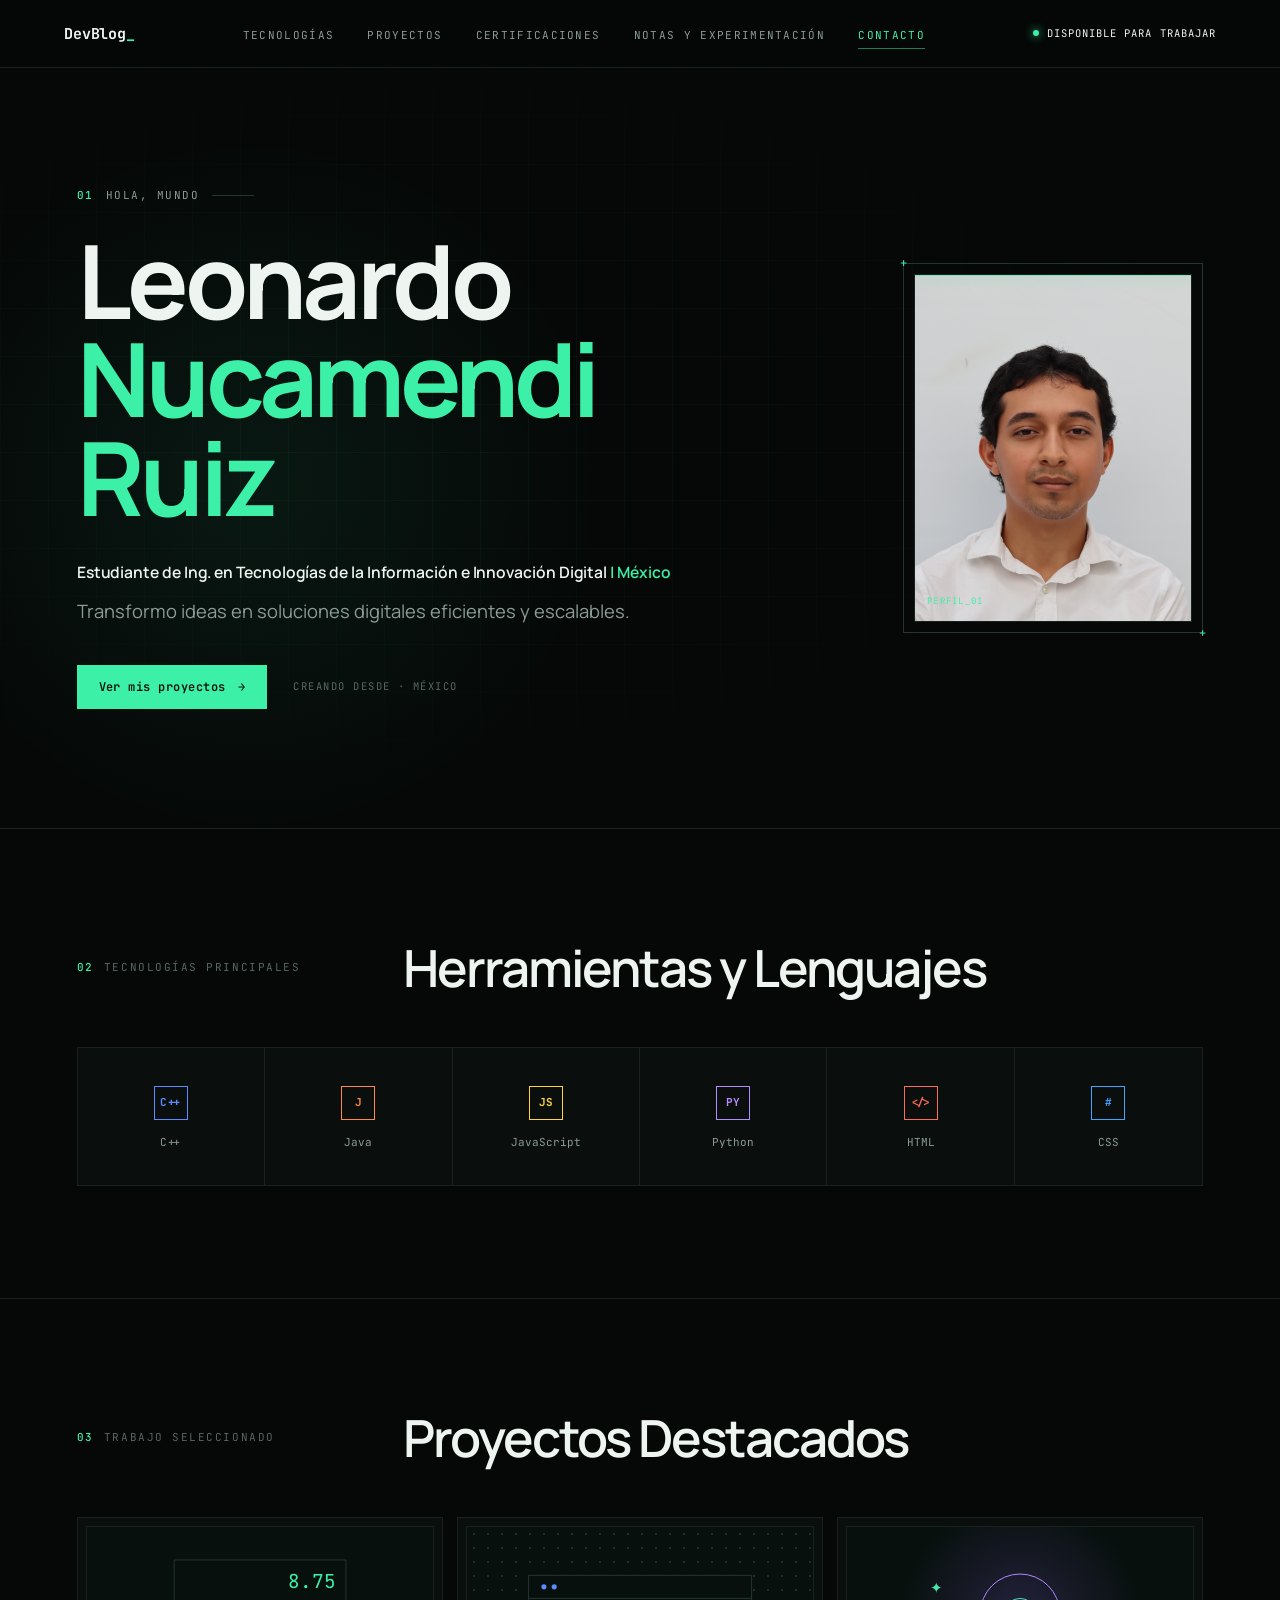
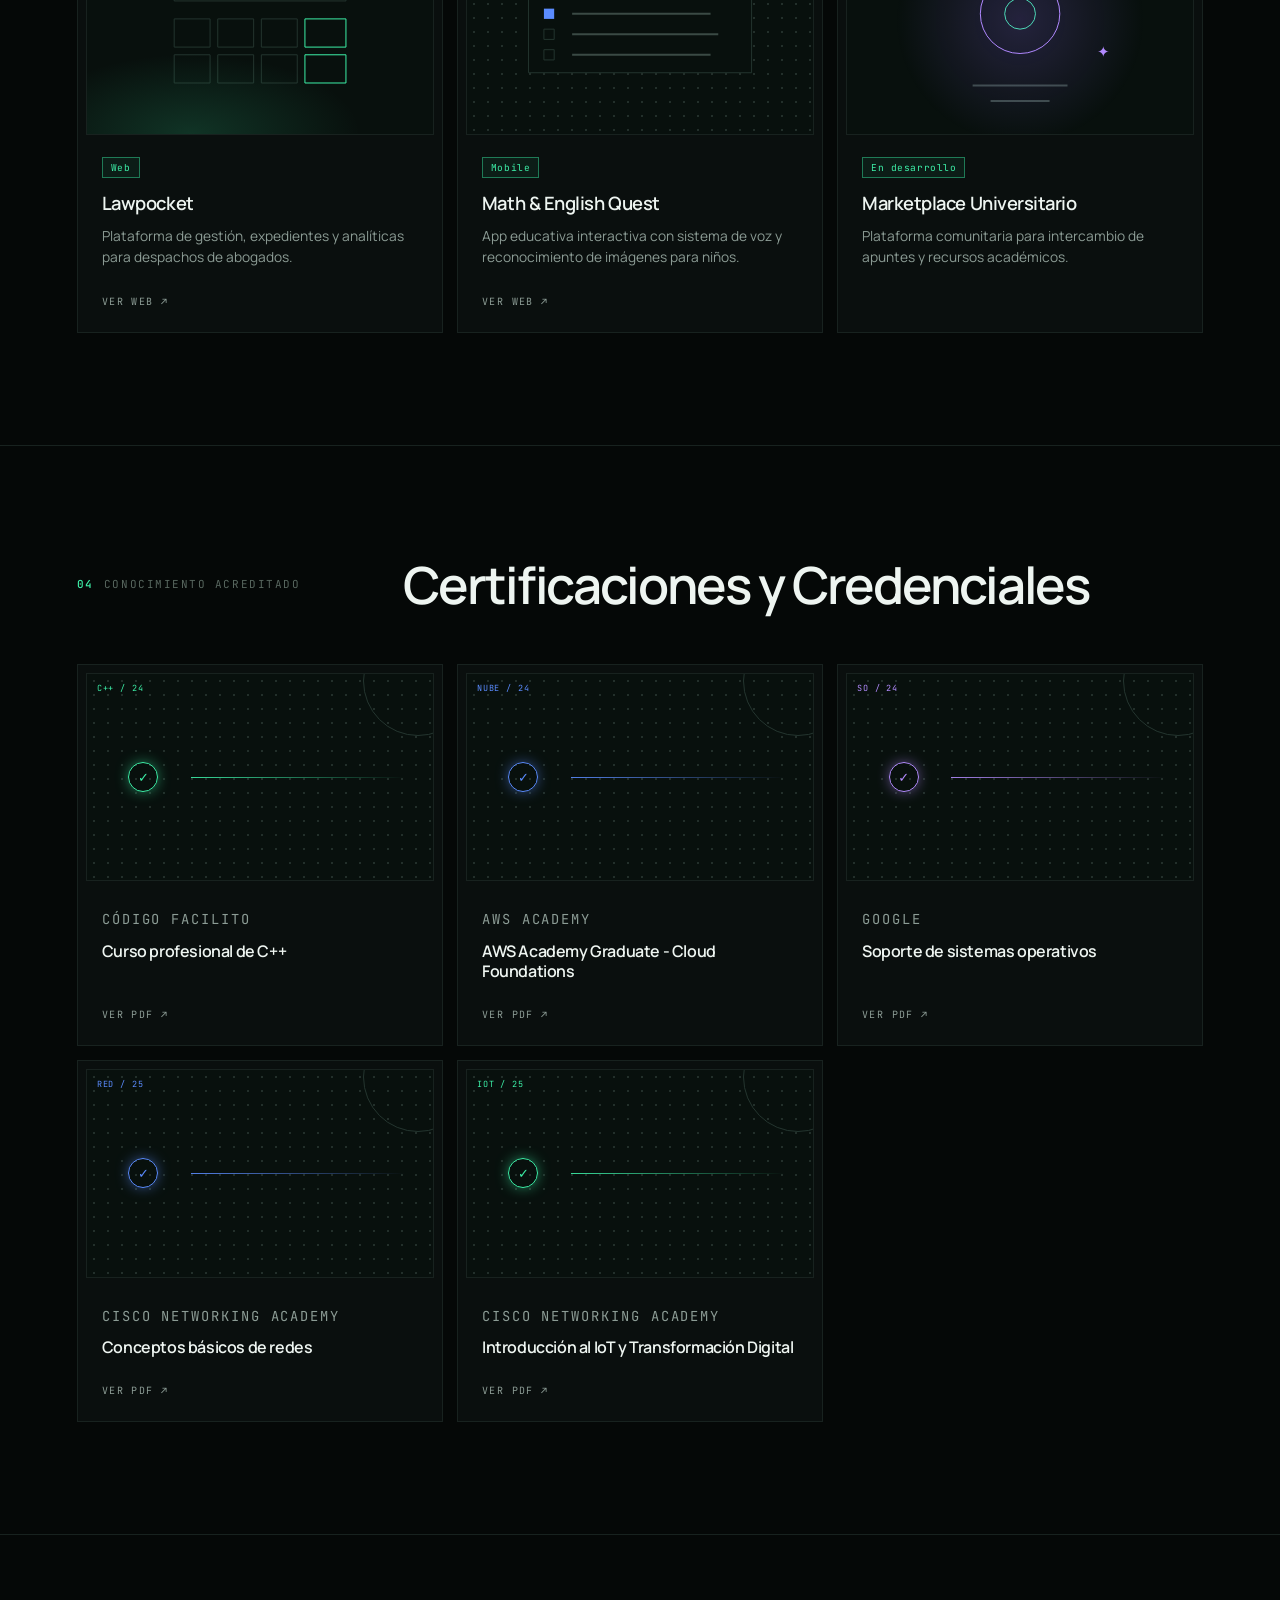
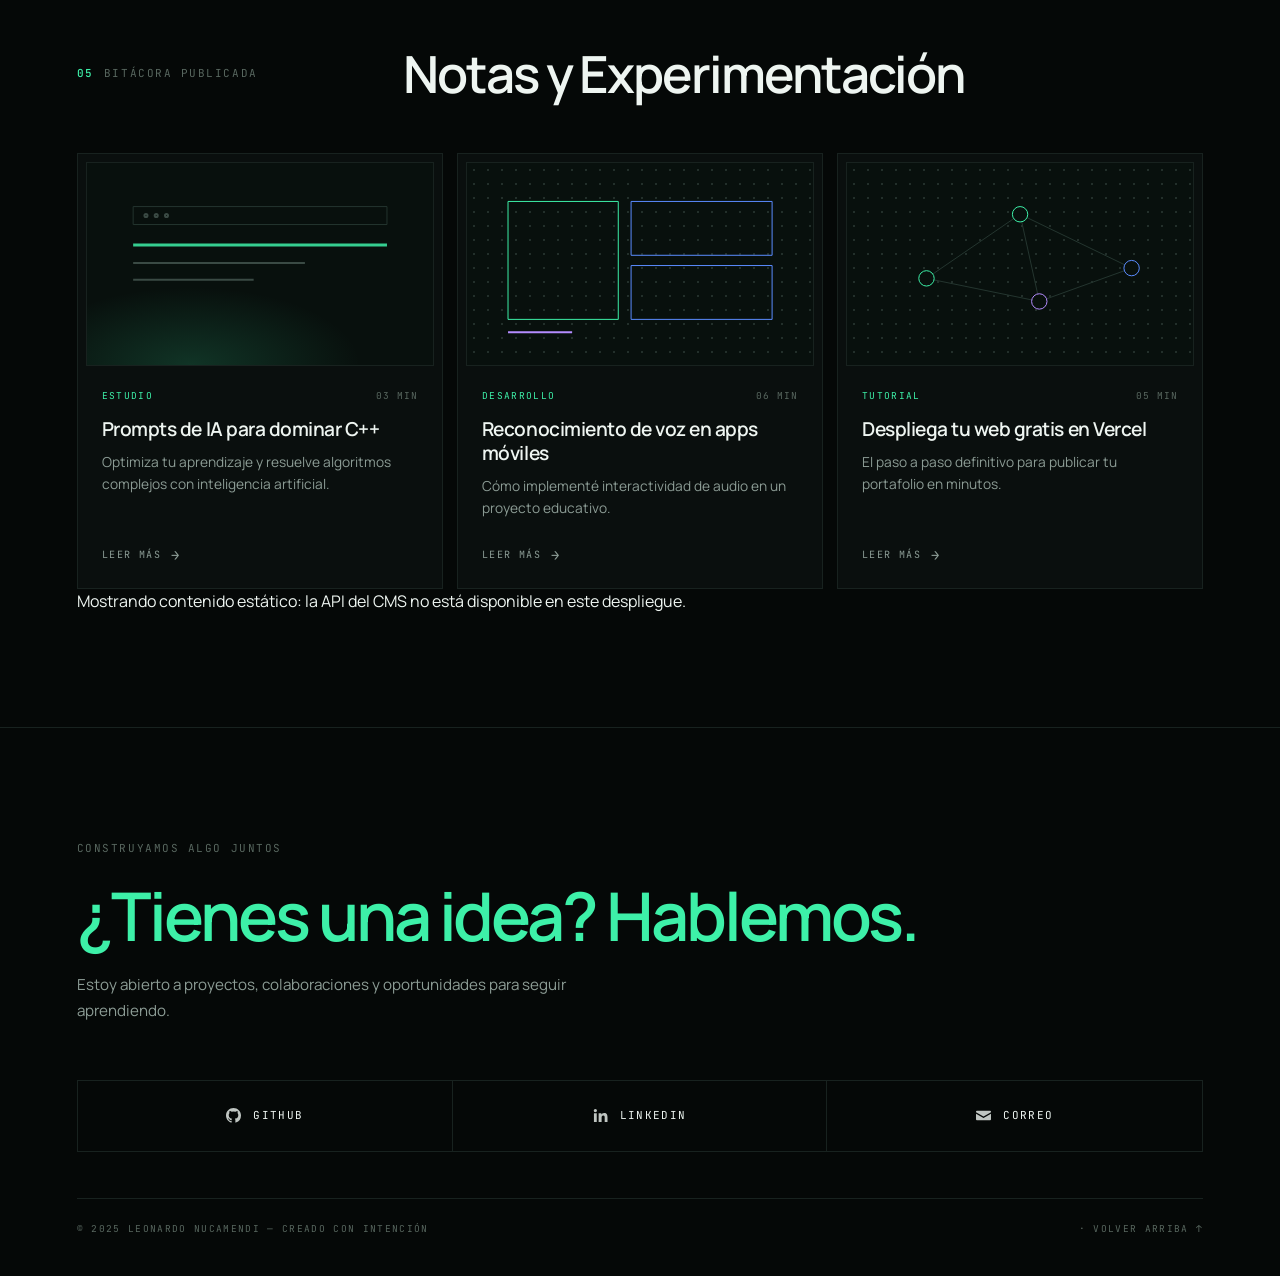
==== commit 88668fc0: "Agrega landing editable, publicidad y métricas al CMS" ====
--- a/dev-blog/index.html
+++ b/dev-blog/index.html
@@ -39,19 +39,19 @@
     <section class="hero" aria-labelledby="nombre">
       <div class="wrap hero__grid">
         <div class="intro">
-          <p class="eyebrow" style="--i:0"><b>01</b> Hola, mundo</p>
-          <h1 id="nombre" style="--i:1">Leonardo <span>Nucamendi Ruiz</span></h1>
-          <p class="hero__role" style="--i:2">Estudiante de Ing. en Tecnologías de la Información e Innovación Digital <em>| México</em></p>
-          <p class="hero__tagline" style="--i:3">Transformo ideas en soluciones digitales eficientes y escalables.</p>
+          <p class="eyebrow" style="--i:0"><b>01</b> <span data-landing="hero.eyebrow">Hola, mundo</span></p>
+          <h1 id="nombre" style="--i:1" data-landing-name>Leonardo <span>Nucamendi Ruiz</span></h1>
+          <p class="hero__role" style="--i:2"><span data-landing="hero.role">Estudiante de Ing. en Tecnologías de la Información e Innovación Digital</span> <em data-landing="hero.location">| México</em></p>
+          <p class="hero__tagline" style="--i:3" data-landing="hero.tagline">Transformo ideas en soluciones digitales eficientes y escalables.</p>
           <div class="hero__cta" style="--i:4">
-            <a class="btn btn--solid" href="#proyectos">Ver mis proyectos <span class="arrow" aria-hidden="true">→</span></a>
-            <small>Creando desde · México</small>
+            <a class="btn btn--solid" href="#proyectos" data-landing-href="hero.cta_url"><span data-landing="hero.cta_label">Ver mis proyectos</span> <span class="arrow" aria-hidden="true">→</span></a>
+            <small data-landing="hero.note">Creando desde · México</small>
           </div>
         </div>
 
         <figure class="frame" aria-label="Foto de perfil">
           <div class="frame__screen">
-            <img src="assets/perfil.jpg" alt="Foto de Leonardo Nucamendi Ruiz">
+            <img src="assets/perfil.jpg" alt="Foto de Leonardo Nucamendi Ruiz" data-landing-src="hero.photo_url" data-landing-alt="hero">
             <span class="scan" aria-hidden="true"></span>
             <figcaption class="frame__tag">PERFIL_01</figcaption>
           </div>
@@ -63,11 +63,11 @@
     <section class="section" id="tecnologias" aria-labelledby="t-tec">
       <div class="wrap">
         <div class="section-head reveal">
-          <p class="mono-label"><b>02</b>Tecnologías principales</p>
-          <h2 class="title" id="t-tec">Herramientas y Lenguajes</h2>
-        </div>
-
-        <ul class="tech reveal" style="--d:.1s">
+          <p class="mono-label"><b>02</b><span data-landing="sections.technologies.label">Tecnologías principales</span></p>
+          <h2 class="title" id="t-tec" data-landing="sections.technologies.title">Herramientas y Lenguajes</h2>
+        </div>
+
+        <ul class="tech reveal" style="--d:.1s" data-landing-tech>
           <li><span class="tech__icon" style="--c:var(--blue)" aria-hidden="true">C++</span>C++</li>
           <li><span class="tech__icon" style="--c:#ff8a3d" aria-hidden="true">J</span>Java</li>
           <li><span class="tech__icon" style="--c:var(--yellow)" aria-hidden="true">JS</span>JavaScript</li>
@@ -82,13 +82,13 @@
     <section class="section" id="proyectos" aria-labelledby="t-proy">
       <div class="wrap">
         <div class="section-head reveal">
-          <p class="mono-label"><b>03</b>Trabajo seleccionado</p>
-          <h2 class="title" id="t-proy">Proyectos Destacados</h2>
-        </div>
-
-        <div class="grid-3">
+          <p class="mono-label"><b>03</b><span data-landing="sections.projects.label">Trabajo seleccionado</span></p>
+          <h2 class="title" id="t-proy" data-landing="sections.projects.title">Proyectos Destacados</h2>
+        </div>
+
+        <div class="grid-3" data-landing-projects>
           <!-- Lawpocket -->
-          <a class="card reveal" href="https://law-pocket-integrador.vercel.app/index.html" target="_blank" rel="noopener noreferrer">
+          <a class="card reveal" data-landing-project href="https://law-pocket-integrador.vercel.app/index.html" target="_blank" rel="noopener noreferrer">
             <div class="art art--glow-green" aria-hidden="true">
               <svg viewBox="0 0 270 162" preserveAspectRatio="xMidYMid slice">
                 <rect x="68" y="26" width="134" height="32"/>
@@ -108,7 +108,7 @@
           </a>
 
           <!-- Math & English Quest -->
-          <a class="card reveal" style="--d:.1s" href="https://math-english-quest.vercel.app/" target="_blank" rel="noopener noreferrer">
+          <a class="card reveal" data-landing-project style="--d:.1s" href="https://math-english-quest.vercel.app/" target="_blank" rel="noopener noreferrer">
             <div class="art art--dots" aria-hidden="true">
               <svg viewBox="0 0 270 162" preserveAspectRatio="xMidYMid slice">
                 <rect x="48" y="38" width="174" height="76" style="fill:#08100d"/>
@@ -128,7 +128,7 @@
           </a>
 
           <!-- Marketplace Universitario (en desarrollo) -->
-          <article class="card reveal" style="--d:.2s">
+          <article class="card reveal" data-landing-project style="--d:.2s">
             <div class="art art--glow-purple" aria-hidden="true">
               <svg viewBox="0 0 270 162" preserveAspectRatio="xMidYMid slice">
                 <g class="orb">
@@ -151,16 +151,33 @@
       </div>
     </section>
 
+    <!-- ===== Publicidad (gestionada desde el CMS) ===== -->
+    <section class="section ad-section" id="publicidad" data-landing-ad hidden aria-labelledby="t-ad">
+      <div class="wrap">
+        <div class="ad" data-ad-card>
+          <div class="ad__media" data-ad-media hidden>
+            <img data-ad-image alt="">
+          </div>
+          <div class="ad__body">
+            <p class="ad__subtitle" data-ad-subtitle></p>
+            <h2 class="ad__title" id="t-ad" data-ad-title></h2>
+            <p class="ad__text" data-ad-text></p>
+            <a class="btn btn--solid ad__cta" data-ad-cta href="#contacto"></a>
+          </div>
+        </div>
+      </div>
+    </section>
+
     <!-- ===== 04 Certificaciones ===== -->
     <section class="section" id="certificaciones" aria-labelledby="t-cert">
       <div class="wrap">
         <div class="section-head reveal">
-          <p class="mono-label"><b>04</b>Conocimiento acreditado</p>
-          <h2 class="title" id="t-cert">Certificaciones y Credenciales</h2>
-        </div>
-
-        <div class="grid-3">
-          <a class="card cert reveal" href="assets/cert-cpp.pdf" target="_blank" rel="noopener">
+          <p class="mono-label"><b>04</b><span data-landing="sections.certifications.label">Conocimiento acreditado</span></p>
+          <h2 class="title" id="t-cert" data-landing="sections.certifications.title">Certificaciones y Credenciales</h2>
+        </div>
+
+        <div class="grid-3" data-landing-certifications>
+          <a class="card cert reveal" data-landing-cert href="assets/cert-cpp.pdf" target="_blank" rel="noopener">
             <div class="art art--dots cert__art" style="--c:var(--green)" aria-hidden="true">
               <span class="cert__tag">C++ / 24</span><span class="cert__arc"></span>
               <span class="cert__check">✓</span><span class="cert__bar"></span>
@@ -172,7 +189,7 @@
             </div>
           </a>
 
-          <a class="card cert reveal" style="--d:.08s" href="assets/cert-aws-cloud.pdf" target="_blank" rel="noopener">
+          <a class="card cert reveal" data-landing-cert style="--d:.08s" href="assets/cert-aws-cloud.pdf" target="_blank" rel="noopener">
             <div class="art art--dots cert__art" style="--c:var(--blue)" aria-hidden="true">
               <span class="cert__tag">NUBE / 24</span><span class="cert__arc"></span>
               <span class="cert__check">✓</span><span class="cert__bar"></span>
@@ -184,7 +201,7 @@
             </div>
           </a>
 
-          <a class="card cert reveal" style="--d:.16s" href="assets/cert-google-so.pdf" target="_blank" rel="noopener">
+          <a class="card cert reveal" data-landing-cert style="--d:.16s" href="assets/cert-google-so.pdf" target="_blank" rel="noopener">
             <div class="art art--dots cert__art" style="--c:var(--purple)" aria-hidden="true">
               <span class="cert__tag">SO / 24</span><span class="cert__arc"></span>
               <span class="cert__check">✓</span><span class="cert__bar"></span>
@@ -196,7 +213,7 @@
             </div>
           </a>
 
-          <a class="card cert reveal" href="assets/cert-cisco-redes.pdf" target="_blank" rel="noopener">
+          <a class="card cert reveal" data-landing-cert href="assets/cert-cisco-redes.pdf" target="_blank" rel="noopener">
             <div class="art art--dots cert__art" style="--c:var(--blue)" aria-hidden="true">
               <span class="cert__tag">RED / 25</span><span class="cert__arc"></span>
               <span class="cert__check">✓</span><span class="cert__bar"></span>
@@ -208,7 +225,7 @@
             </div>
           </a>
 
-          <a class="card cert reveal" style="--d:.08s" href="assets/cert-cisco-iot.pdf" target="_blank" rel="noopener">
+          <a class="card cert reveal" data-landing-cert style="--d:.08s" href="assets/cert-cisco-iot.pdf" target="_blank" rel="noopener">
             <div class="art art--dots cert__art" style="--c:var(--green)" aria-hidden="true">
               <span class="cert__tag">IOT / 25</span><span class="cert__arc"></span>
               <span class="cert__check">✓</span><span class="cert__bar"></span>
@@ -227,8 +244,8 @@
     <section class="section" id="notas" aria-labelledby="t-notas">
       <div class="wrap">
         <div class="section-head reveal">
-          <p class="mono-label"><b>05</b>Bitácora publicada</p>
-          <h2 class="title" id="t-notas">Notas y Experimentación</h2>
+          <p class="mono-label"><b>05</b><span data-landing="sections.notes.label">Bitácora publicada</span></p>
+          <h2 class="title" id="t-notas" data-landing="sections.notes.title">Notas y Experimentación</h2>
         </div>
 
         <div class="grid-3" data-notes-grid>
@@ -293,19 +310,20 @@
     <!-- ===== Contacto ===== -->
     <section class="section contact" id="contacto" aria-labelledby="t-contacto">
       <div class="wrap">
-        <p class="mono-label contact__kicker reveal">Construyamos algo juntos</p>
-        <h2 id="t-contacto" class="reveal" style="--d:.08s">¿Tienes una idea? <span>Hablemos.</span></h2>
+        <p class="mono-label contact__kicker reveal" data-landing="contact.kicker">Construyamos algo juntos</p>
+        <h2 id="t-contacto" class="reveal" style="--d:.08s"><span data-landing="contact.title">¿Tienes una idea?</span> <span data-landing="contact.accent">Hablemos.</span></h2>
+        <p class="contact__message reveal" style="--d:.12s" data-landing="contact.message">Estoy abierto a proyectos, colaboraciones y oportunidades para seguir aprendiendo.</p>
 
         <div class="contact__links reveal" style="--d:.16s">
-          <a href="https://github.com/Leonardo251207" target="_blank" rel="noopener noreferrer">
+          <a href="https://github.com/Leonardo251207" target="_blank" rel="noopener noreferrer" data-landing-href="contact.github">
             <svg viewBox="0 0 16 16" aria-hidden="true"><path d="M8 0C3.58 0 0 3.58 0 8c0 3.54 2.29 6.53 5.47 7.59.4.07.55-.17.55-.38 0-.19-.01-.82-.01-1.49-2.01.37-2.53-.49-2.69-.94-.09-.23-.48-.94-.82-1.13-.28-.15-.68-.52-.01-.53.63-.01 1.08.58 1.23.82.72 1.21 1.87.87 2.33.66.07-.52.28-.87.51-1.07-1.78-.2-3.64-.89-3.64-3.95 0-.87.31-1.59.82-2.15-.08-.2-.36-1.02.08-2.12 0 0 .67-.21 2.2.82a7.6 7.6 0 0 1 4 0c1.53-1.04 2.2-.82 2.2-.82.44 1.1.16 1.92.08 2.12.51.56.82 1.27.82 2.15 0 3.07-1.87 3.75-3.65 3.95.29.25.54.73.54 1.48 0 1.07-.01 1.93-.01 2.2 0 .21.15.46.55.38A8.01 8.01 0 0 0 16 8c0-4.42-3.58-8-8-8z"/></svg>
             GitHub
           </a>
-          <a href="https://www.linkedin.com/in/leonardo-nucamendi-703b48441/" target="_blank" rel="noopener noreferrer">
+          <a href="https://www.linkedin.com/in/leonardo-nucamendi-703b48441/" target="_blank" rel="noopener noreferrer" data-landing-href="contact.linkedin">
             <svg viewBox="0 0 16 16" aria-hidden="true"><path d="M1 5.5h3V15H1V5.5zM2.5 1a1.75 1.75 0 1 1 0 3.5 1.75 1.75 0 0 1 0-3.5zM6 5.5h2.9v1.3h.04c.4-.76 1.4-1.56 2.88-1.56 3.08 0 3.65 2.03 3.65 4.66V15h-3v-4.6c0-1.1-.02-2.5-1.52-2.5s-1.76 1.2-1.76 2.43V15H6V5.5z"/></svg>
             LinkedIn
           </a>
-          <a href="mailto:" class="btn-correo" data-email-link>
+          <a href="mailto:" class="btn-correo" data-email-link data-landing-email="contact.email">
             <svg viewBox="0 0 16 16" aria-hidden="true" width="16" height="16">
               <path fill="currentColor" d="M1 3h14a1 1 0 0 1 1 1v.4L8 9 0 4.4V4a1 1 0 0 1 1-1zm-1 3.1V12a1 1 0 0 0 1 1h14a1 1 0 0 0 1-1V6.1L8 10.7 0 6.1z"/>
             </svg>
@@ -314,7 +332,7 @@
         </div>
 
         <div class="footer-bar">
-          <span>© 2025 Leonardo Nucamendi — creado con intención</span>
+          <span data-landing="contact.footer">© 2025 Leonardo Nucamendi — creado con intención</span>
           <span><a href="admin.html">Consola CMS</a> · <a href="#top">Volver arriba ↑</a></span>
         </div>
       </div>
@@ -324,6 +342,7 @@
   <script src="api-config.js"></script>
   <script src="metrics.js"></script>
   <script src="api.js"></script>
+  <script src="landing.js"></script>
   <script src="notes.js"></script>
   <script src="script.js"></script>
 </body>
--- a/dev-blog/styles.css
+++ b/dev-blog/styles.css
@@ -467,6 +467,110 @@
 .contact__links a:last-child { border-right: 0; }
 .contact__links a:hover { background: rgba(61, 240, 168, 0.06); color: var(--green); }
 .contact__links svg { width: 15px; height: 15px; fill: currentColor; opacity: 0.8; }
+.contact__message {
+  max-width: 58ch;
+  margin-top: 22px;
+  font-size: 0.95rem;
+  line-height: 1.7;
+  color: var(--muted);
+}
+
+/* Publicidad editable desde el CMS */
+.ad-section {
+  padding-block: clamp(36px, 5vw, 64px);
+}
+.ad {
+  --ad-bg: var(--bg-soft);
+  --ad-text: var(--text);
+  --ad-accent: var(--green);
+  position: relative;
+  display: grid;
+  gap: clamp(18px, 3vw, 34px);
+  align-items: center;
+  padding: clamp(22px, 4vw, 40px);
+  border: 1px solid var(--line-2);
+  background:
+    radial-gradient(ellipse 80% 120% at 100% 0%, rgba(61, 240, 168, 0.09), transparent 62%),
+    var(--ad-bg);
+  color: var(--ad-text);
+  overflow: hidden;
+}
+.ad::after {
+  content: "";
+  position: absolute;
+  inset: 0;
+  border: 1px solid var(--ad-accent);
+  opacity: 0.18;
+  pointer-events: none;
+}
+.ad__media {
+  position: relative;
+  overflow: hidden;
+  border: 1px solid var(--line-2);
+  background: #070d0b;
+  aspect-ratio: 16 / 9;
+}
+.ad__media img {
+  width: 100%;
+  height: 100%;
+  object-fit: cover;
+  display: block;
+}
+.ad__body { min-width: 0; }
+.ad__subtitle {
+  font-family: var(--mono);
+  font-size: 10px;
+  letter-spacing: 0.14em;
+  text-transform: uppercase;
+  color: var(--ad-accent);
+  margin-bottom: 12px;
+}
+.ad__title {
+  font-size: clamp(1.5rem, 3.6vw, 2.4rem);
+  font-weight: 600;
+  line-height: 1.08;
+  letter-spacing: -0.035em;
+}
+.ad__text {
+  margin-top: 12px;
+  max-width: 58ch;
+  font-size: 0.92rem;
+  line-height: 1.65;
+  color: var(--ad-text);
+  opacity: 0.78;
+}
+.ad__cta {
+  margin-top: 22px;
+  background: var(--ad-accent);
+  color: #04110b;
+  border-color: var(--ad-accent);
+}
+.ad__cta:hover { box-shadow: 0 0 28px -6px var(--ad-accent); }
+.ad__cta[hidden] { display: none; }
+
+.ad--banner { grid-template-columns: minmax(0, 1fr); }
+.ad--banner .ad__media { display: none; }
+.ad--banner.ad--con-media { grid-template-columns: minmax(0, 0.8fr) minmax(0, 1.2fr); }
+.ad--banner.ad--con-media .ad__media { display: block; }
+.ad--split { grid-template-columns: minmax(0, 1fr); }
+.ad--split.ad--con-media { grid-template-columns: minmax(0, 1fr) minmax(0, 1fr); }
+.ad--split .ad__media { order: -1; }
+.ad--tarjeta {
+  max-width: 760px;
+  margin-inline: auto;
+  text-align: center;
+}
+.ad--tarjeta .ad__media { max-width: 420px; margin-inline: auto; width: 100%; }
+.ad--tarjeta .ad__text { margin-inline: auto; }
+.ad--tarjeta .ad__cta { display: inline-flex; }
+
+@media (max-width: 860px) {
+  .ad--banner,
+  .ad--banner.ad--con-media,
+  .ad--split,
+  .ad--split.ad--con-media { grid-template-columns: 1fr; }
+  .ad--split .ad__media { order: 0; }
+}
 
 .footer-bar {
   margin-top: 46px; padding-top: 22px;
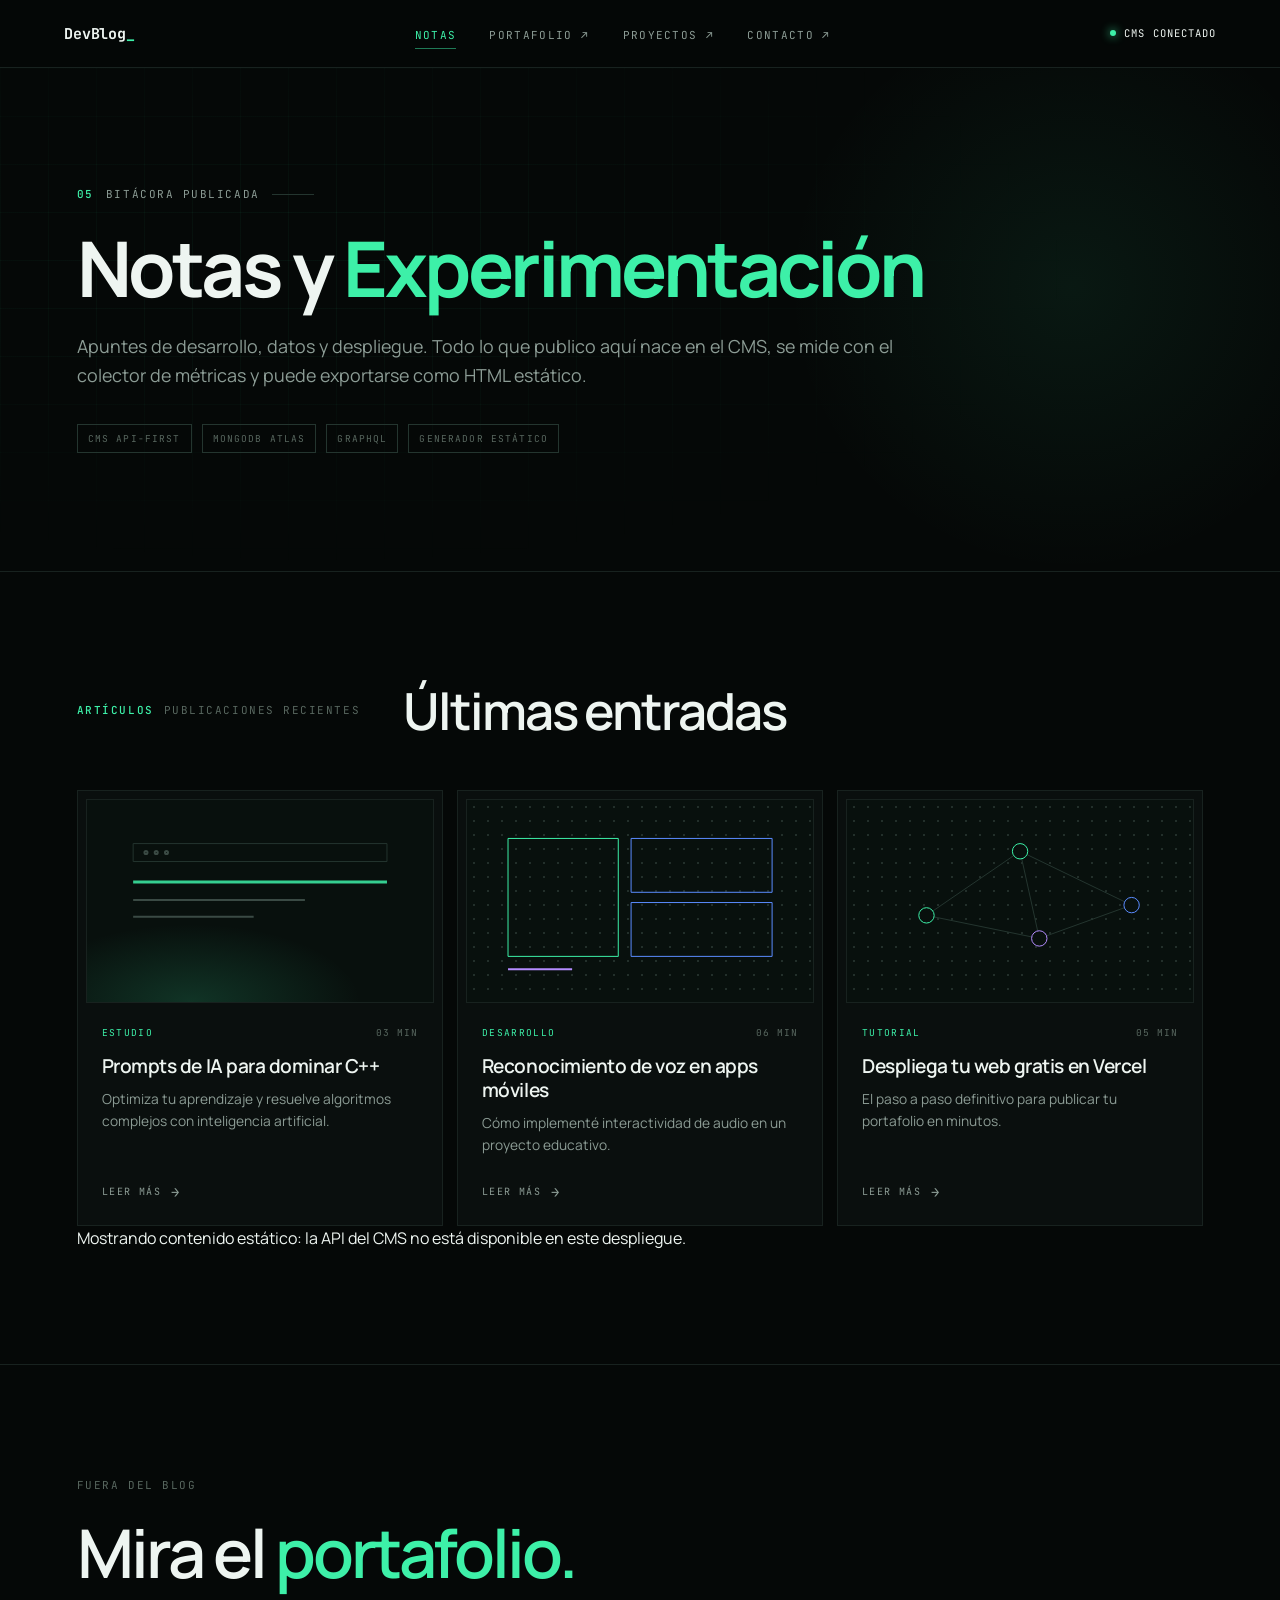
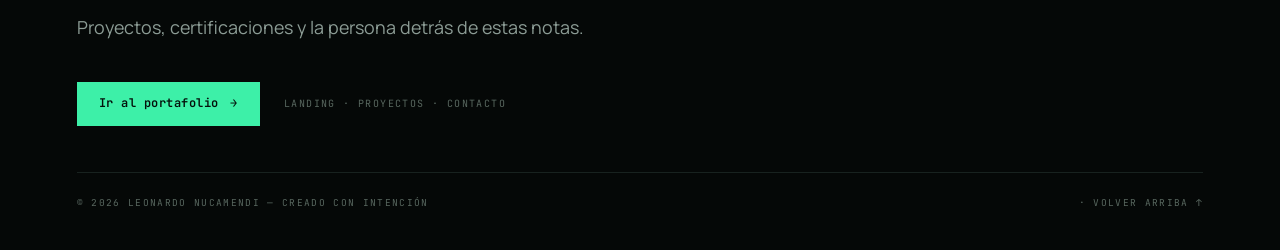
==== commit 8960cbd6: "Separa la landing a mi-landing-devblog y deja el blog como portada Mueve index.html, landing.js, ass" ====
--- a/dev-blog/index.html
+++ b/dev-blog/index.html
@@ -3,9 +3,12 @@
 <head>
   <meta charset="UTF-8">
   <meta name="viewport" content="width=device-width, initial-scale=1">
-  <title>Leonardo Nucamendi Ruiz — DevBlog_</title>
-  <meta name="description" content="Portafolio de Leonardo Nucamendi Ruiz, estudiante de Ing. en Tecnologías de la Información e Innovación Digital en México. Proyectos, certificaciones y notas.">
+  <title>Notas y Experimentación — DevBlog_</title>
+  <meta name="description" content="Blog técnico de Leonardo Nucamendi Ruiz: notas sobre desarrollo web, datos, automatización y despliegue. Contenido servido desde el CMS.">
   <meta name="theme-color" content="#050807">
+  <meta property="og:title" content="Notas y Experimentación — DevBlog_">
+  <meta property="og:description" content="Blog técnico de Leonardo Nucamendi Ruiz. Artículos sobre desarrollo, datos y despliegue.">
+  <meta property="og:type" content="website">
   <link rel="icon" href="data:image/svg+xml,%3Csvg xmlns='http://www.w3.org/2000/svg' viewBox='0 0 32 32'%3E%3Crect width='32' height='32' fill='%23050807'/%3E%3Crect x='7' y='23' width='18' height='3' fill='%233df0a8'/%3E%3C/svg%3E">
   <link rel="preconnect" href="https://fonts.googleapis.com">
   <link rel="preconnect" href="https://fonts.gstatic.com" crossorigin>
@@ -18,234 +21,46 @@
   <!-- ===== Navegación ===== -->
   <header class="nav">
     <div class="nav__inner">
-      <a class="logo" href="#top" aria-label="DevBlog, ir al inicio">DevBlog<span>_</span></a>
+      <a class="logo" href="index.html" aria-label="DevBlog, ir al inicio del blog">DevBlog<span>_</span></a>
 
       <button class="nav__toggle" aria-label="Abrir menú" aria-expanded="false" aria-controls="menu"><span></span></button>
 
       <ul class="nav__links" id="menu">
-        <li><a href="#tecnologias">Tecnologías</a></li>
-        <li><a href="#proyectos">Proyectos</a></li>
-        <li><a href="#certificaciones">Certificaciones</a></li>
-        <li><a href="#notas">Notas y Experimentación</a></li>
-        <li><a href="#contacto">Contacto</a></li>
+        <li><a href="#notas">Notas</a></li>
+        <li><a href="https://mi-landing-devblog.vercel.app/">Portafolio <span aria-hidden="true">↗</span></a></li>
+        <li><a href="https://mi-landing-devblog.vercel.app/#proyectos">Proyectos <span aria-hidden="true">↗</span></a></li>
+        <li><a href="https://mi-landing-devblog.vercel.app/#contacto">Contacto <span aria-hidden="true">↗</span></a></li>
       </ul>
 
-      <span class="nav__status"><i></i>Disponible para trabajar</span>
+      <span class="nav__status"><i></i>CMS conectado</span>
     </div>
   </header>
 
   <main>
-    <!-- ===== Hero ===== -->
-    <section class="hero" aria-labelledby="nombre">
-      <div class="wrap hero__grid">
-        <div class="intro">
-          <p class="eyebrow" style="--i:0"><b>01</b> <span data-landing="hero.eyebrow">Hola, mundo</span></p>
-          <h1 id="nombre" style="--i:1" data-landing-name>Leonardo <span>Nucamendi Ruiz</span></h1>
-          <p class="hero__role" style="--i:2"><span data-landing="hero.role">Estudiante de Ing. en Tecnologías de la Información e Innovación Digital</span> <em data-landing="hero.location">| México</em></p>
-          <p class="hero__tagline" style="--i:3" data-landing="hero.tagline">Transformo ideas en soluciones digitales eficientes y escalables.</p>
-          <div class="hero__cta" style="--i:4">
-            <a class="btn btn--solid" href="#proyectos" data-landing-href="hero.cta_url"><span data-landing="hero.cta_label">Ver mis proyectos</span> <span class="arrow" aria-hidden="true">→</span></a>
-            <small data-landing="hero.note">Creando desde · México</small>
-          </div>
-        </div>
-
-        <figure class="frame" aria-label="Foto de perfil">
-          <div class="frame__screen">
-            <img src="assets/perfil.jpg" alt="Foto de Leonardo Nucamendi Ruiz" data-landing-src="hero.photo_url" data-landing-alt="hero">
-            <span class="scan" aria-hidden="true"></span>
-            <figcaption class="frame__tag">PERFIL_01</figcaption>
-          </div>
-        </figure>
-      </div>
-    </section>
-
-    <!-- ===== 02 Tecnologías ===== -->
-    <section class="section" id="tecnologias" aria-labelledby="t-tec">
-      <div class="wrap">
-        <div class="section-head reveal">
-          <p class="mono-label"><b>02</b><span data-landing="sections.technologies.label">Tecnologías principales</span></p>
-          <h2 class="title" id="t-tec" data-landing="sections.technologies.title">Herramientas y Lenguajes</h2>
-        </div>
-
-        <ul class="tech reveal" style="--d:.1s" data-landing-tech>
-          <li><span class="tech__icon" style="--c:var(--blue)" aria-hidden="true">C++</span>C++</li>
-          <li><span class="tech__icon" style="--c:#ff8a3d" aria-hidden="true">J</span>Java</li>
-          <li><span class="tech__icon" style="--c:var(--yellow)" aria-hidden="true">JS</span>JavaScript</li>
-          <li><span class="tech__icon" style="--c:var(--purple)" aria-hidden="true">PY</span>Python</li>
-          <li><span class="tech__icon" style="--c:#ff6a55" aria-hidden="true">&lt;/&gt;</span>HTML</li>
-          <li><span class="tech__icon" style="--c:#3da5ff" aria-hidden="true">#</span>CSS</li>
-        </ul>
-      </div>
-    </section>
-
-    <!-- ===== 03 Proyectos ===== -->
-    <section class="section" id="proyectos" aria-labelledby="t-proy">
-      <div class="wrap">
-        <div class="section-head reveal">
-          <p class="mono-label"><b>03</b><span data-landing="sections.projects.label">Trabajo seleccionado</span></p>
-          <h2 class="title" id="t-proy" data-landing="sections.projects.title">Proyectos Destacados</h2>
-        </div>
-
-        <div class="grid-3" data-landing-projects>
-          <!-- Lawpocket -->
-          <a class="card reveal" data-landing-project href="https://law-pocket-integrador.vercel.app/index.html" target="_blank" rel="noopener noreferrer">
-            <div class="art art--glow-green" aria-hidden="true">
-              <svg viewBox="0 0 270 162" preserveAspectRatio="xMidYMid slice">
-                <rect x="68" y="26" width="134" height="32"/>
-                <text class="calc-display" x="194" y="48" text-anchor="end" font-size="15">8.75</text>
-                <g>
-                  <rect x="68" y="72" width="28" height="22"/><rect x="102" y="72" width="28" height="22"/><rect x="136" y="72" width="28" height="22"/><rect class="hl" x="170" y="72" width="32" height="22"/>
-                  <rect x="68" y="100" width="28" height="22"/><rect x="102" y="100" width="28" height="22"/><rect x="136" y="100" width="28" height="22"/><rect class="hl" x="170" y="100" width="32" height="22"/>
-                </g>
-              </svg>
-            </div>
-            <div class="card__body">
-              <span class="badge">Web</span>
-              <h3>Lawpocket</h3>
-              <p>Plataforma de gestión, expedientes y analíticas para despachos de abogados.</p>
-              <span class="card__link">Ver web ↗</span>
-            </div>
-          </a>
-
-          <!-- Math & English Quest -->
-          <a class="card reveal" data-landing-project style="--d:.1s" href="https://math-english-quest.vercel.app/" target="_blank" rel="noopener noreferrer">
-            <div class="art art--dots" aria-hidden="true">
-              <svg viewBox="0 0 270 162" preserveAspectRatio="xMidYMid slice">
-                <rect x="48" y="38" width="174" height="76" style="fill:#08100d"/>
-                <line x1="48" y1="56" x2="222" y2="56"/>
-                <circle class="fill-blue" cx="60" cy="47" r="2"/><circle class="fill-blue" cx="68" cy="47" r="2"/>
-                <rect class="fill-blue" x="60" y="64" width="8" height="8"/><line class="dim" x1="82" y1="68" x2="190" y2="68"/>
-                <rect x="60" y="80" width="8" height="8"/><line class="dim" x1="82" y1="84" x2="196" y2="84"/>
-                <rect x="60" y="96" width="8" height="8"/><line class="dim" x1="82" y1="100" x2="190" y2="100"/>
-              </svg>
-            </div>
-            <div class="card__body">
-              <span class="badge">Mobile</span>
-              <h3>Math &amp; English Quest</h3>
-              <p>App educativa interactiva con sistema de voz y reconocimiento de imágenes para niños.</p>
-              <span class="card__link">Ver web ↗</span>
-            </div>
-          </a>
-
-          <!-- Marketplace Universitario (en desarrollo) -->
-          <article class="card reveal" data-landing-project style="--d:.2s">
-            <div class="art art--glow-purple" aria-hidden="true">
-              <svg viewBox="0 0 270 162" preserveAspectRatio="xMidYMid slice">
-                <g class="orb">
-                  <circle class="purple" cx="135" cy="68" r="31"/>
-                  <circle class="hl" cx="135" cy="68" r="12"/>
-                </g>
-                <text class="sparkle" x="70" y="52" font-size="12" text-anchor="middle">✦</text>
-                <text class="sparkle sparkle--2" x="200" y="102" font-size="12" text-anchor="middle" style="fill:var(--purple)">✦</text>
-                <line class="dim" x1="98" y1="124" x2="172" y2="124"/>
-                <line class="dim" x1="112" y1="136" x2="158" y2="136"/>
-              </svg>
-            </div>
-            <div class="card__body">
-              <span class="badge">En desarrollo</span>
-              <h3>Marketplace Universitario</h3>
-              <p>Plataforma comunitaria para intercambio de apuntes y recursos académicos.</p>
-            </div>
-          </article>
+    <!-- ===== Portada del blog ===== -->
+    <section class="blog-hero" aria-labelledby="blog-title">
+      <div class="wrap blog-hero__inner">
+        <p class="eyebrow"><b>05</b> Bitácora publicada</p>
+        <h1 id="blog-title">Notas y <span>Experimentación</span></h1>
+        <p class="blog-hero__lead">
+          Apuntes de desarrollo, datos y despliegue. Todo lo que publico aquí nace en el
+          CMS, se mide con el colector de métricas y puede exportarse como HTML estático.
+        </p>
+        <div class="blog-hero__tags" aria-label="Tecnologías del blog">
+          <span>CMS API-First</span>
+          <span>MongoDB Atlas</span>
+          <span>GraphQL</span>
+          <span>Generador estático</span>
         </div>
       </div>
     </section>
 
-    <!-- ===== Publicidad (gestionada desde el CMS) ===== -->
-    <section class="section ad-section" id="publicidad" data-landing-ad hidden aria-labelledby="t-ad">
-      <div class="wrap">
-        <div class="ad" data-ad-card>
-          <div class="ad__media" data-ad-media hidden>
-            <img data-ad-image alt="">
-          </div>
-          <div class="ad__body">
-            <p class="ad__subtitle" data-ad-subtitle></p>
-            <h2 class="ad__title" id="t-ad" data-ad-title></h2>
-            <p class="ad__text" data-ad-text></p>
-            <a class="btn btn--solid ad__cta" data-ad-cta href="#contacto"></a>
-          </div>
-        </div>
-      </div>
-    </section>
-
-    <!-- ===== 04 Certificaciones ===== -->
-    <section class="section" id="certificaciones" aria-labelledby="t-cert">
-      <div class="wrap">
-        <div class="section-head reveal">
-          <p class="mono-label"><b>04</b><span data-landing="sections.certifications.label">Conocimiento acreditado</span></p>
-          <h2 class="title" id="t-cert" data-landing="sections.certifications.title">Certificaciones y Credenciales</h2>
-        </div>
-
-        <div class="grid-3" data-landing-certifications>
-          <a class="card cert reveal" data-landing-cert href="assets/cert-cpp.pdf" target="_blank" rel="noopener">
-            <div class="art art--dots cert__art" style="--c:var(--green)" aria-hidden="true">
-              <span class="cert__tag">C++ / 24</span><span class="cert__arc"></span>
-              <span class="cert__check">✓</span><span class="cert__bar"></span>
-            </div>
-            <div class="card__body">
-              <p class="cert__issuer">Código Facilito</p>
-              <h3>Curso profesional de C++</h3>
-              <span class="card__link">Ver PDF ↗</span>
-            </div>
-          </a>
-
-          <a class="card cert reveal" data-landing-cert style="--d:.08s" href="assets/cert-aws-cloud.pdf" target="_blank" rel="noopener">
-            <div class="art art--dots cert__art" style="--c:var(--blue)" aria-hidden="true">
-              <span class="cert__tag">NUBE / 24</span><span class="cert__arc"></span>
-              <span class="cert__check">✓</span><span class="cert__bar"></span>
-            </div>
-            <div class="card__body">
-              <p class="cert__issuer">AWS Academy</p>
-              <h3>AWS Academy Graduate - Cloud Foundations</h3>
-              <span class="card__link">Ver PDF ↗</span>
-            </div>
-          </a>
-
-          <a class="card cert reveal" data-landing-cert style="--d:.16s" href="assets/cert-google-so.pdf" target="_blank" rel="noopener">
-            <div class="art art--dots cert__art" style="--c:var(--purple)" aria-hidden="true">
-              <span class="cert__tag">SO / 24</span><span class="cert__arc"></span>
-              <span class="cert__check">✓</span><span class="cert__bar"></span>
-            </div>
-            <div class="card__body">
-              <p class="cert__issuer">Google</p>
-              <h3>Soporte de sistemas operativos</h3>
-              <span class="card__link">Ver PDF ↗</span>
-            </div>
-          </a>
-
-          <a class="card cert reveal" data-landing-cert href="assets/cert-cisco-redes.pdf" target="_blank" rel="noopener">
-            <div class="art art--dots cert__art" style="--c:var(--blue)" aria-hidden="true">
-              <span class="cert__tag">RED / 25</span><span class="cert__arc"></span>
-              <span class="cert__check">✓</span><span class="cert__bar"></span>
-            </div>
-            <div class="card__body">
-              <p class="cert__issuer">Cisco Networking Academy</p>
-              <h3>Conceptos básicos de redes</h3>
-              <span class="card__link">Ver PDF ↗</span>
-            </div>
-          </a>
-
-          <a class="card cert reveal" data-landing-cert style="--d:.08s" href="assets/cert-cisco-iot.pdf" target="_blank" rel="noopener">
-            <div class="art art--dots cert__art" style="--c:var(--green)" aria-hidden="true">
-              <span class="cert__tag">IOT / 25</span><span class="cert__arc"></span>
-              <span class="cert__check">✓</span><span class="cert__bar"></span>
-            </div>
-            <div class="card__body">
-              <p class="cert__issuer">Cisco Networking Academy</p>
-              <h3>Introducción al IoT y Transformación Digital</h3>
-              <span class="card__link">Ver PDF ↗</span>
-            </div>
-          </a>
-        </div>
-      </div>
-    </section>
-
-    <!-- ===== 05 Notas y Experimentación ===== -->
+    <!-- ===== Notas ===== -->
     <section class="section" id="notas" aria-labelledby="t-notas">
       <div class="wrap">
         <div class="section-head reveal">
-          <p class="mono-label"><b>05</b><span data-landing="sections.notes.label">Bitácora publicada</span></p>
-          <h2 class="title" id="t-notas" data-landing="sections.notes.title">Notas y Experimentación</h2>
+          <p class="mono-label"><b>ARTÍCULOS</b>Publicaciones recientes</p>
+          <h2 class="title" id="t-notas">Últimas entradas</h2>
         </div>
 
         <div class="grid-3" data-notes-grid>
@@ -307,32 +122,21 @@
       </div>
     </section>
 
-    <!-- ===== Contacto ===== -->
-    <section class="section contact" id="contacto" aria-labelledby="t-contacto">
+    <!-- ===== CTA portafolio ===== -->
+    <section class="section contact" aria-labelledby="t-portafolio">
       <div class="wrap">
-        <p class="mono-label contact__kicker reveal" data-landing="contact.kicker">Construyamos algo juntos</p>
-        <h2 id="t-contacto" class="reveal" style="--d:.08s"><span data-landing="contact.title">¿Tienes una idea?</span> <span data-landing="contact.accent">Hablemos.</span></h2>
-        <p class="contact__message reveal" style="--d:.12s" data-landing="contact.message">Estoy abierto a proyectos, colaboraciones y oportunidades para seguir aprendiendo.</p>
-
-        <div class="contact__links reveal" style="--d:.16s">
-          <a href="https://github.com/Leonardo251207" target="_blank" rel="noopener noreferrer" data-landing-href="contact.github">
-            <svg viewBox="0 0 16 16" aria-hidden="true"><path d="M8 0C3.58 0 0 3.58 0 8c0 3.54 2.29 6.53 5.47 7.59.4.07.55-.17.55-.38 0-.19-.01-.82-.01-1.49-2.01.37-2.53-.49-2.69-.94-.09-.23-.48-.94-.82-1.13-.28-.15-.68-.52-.01-.53.63-.01 1.08.58 1.23.82.72 1.21 1.87.87 2.33.66.07-.52.28-.87.51-1.07-1.78-.2-3.64-.89-3.64-3.95 0-.87.31-1.59.82-2.15-.08-.2-.36-1.02.08-2.12 0 0 .67-.21 2.2.82a7.6 7.6 0 0 1 4 0c1.53-1.04 2.2-.82 2.2-.82.44 1.1.16 1.92.08 2.12.51.56.82 1.27.82 2.15 0 3.07-1.87 3.75-3.65 3.95.29.25.54.73.54 1.48 0 1.07-.01 1.93-.01 2.2 0 .21.15.46.55.38A8.01 8.01 0 0 0 16 8c0-4.42-3.58-8-8-8z"/></svg>
-            GitHub
-          </a>
-          <a href="https://www.linkedin.com/in/leonardo-nucamendi-703b48441/" target="_blank" rel="noopener noreferrer" data-landing-href="contact.linkedin">
-            <svg viewBox="0 0 16 16" aria-hidden="true"><path d="M1 5.5h3V15H1V5.5zM2.5 1a1.75 1.75 0 1 1 0 3.5 1.75 1.75 0 0 1 0-3.5zM6 5.5h2.9v1.3h.04c.4-.76 1.4-1.56 2.88-1.56 3.08 0 3.65 2.03 3.65 4.66V15h-3v-4.6c0-1.1-.02-2.5-1.52-2.5s-1.76 1.2-1.76 2.43V15H6V5.5z"/></svg>
-            LinkedIn
-          </a>
-          <a href="mailto:" class="btn-correo" data-email-link data-landing-email="contact.email">
-            <svg viewBox="0 0 16 16" aria-hidden="true" width="16" height="16">
-              <path fill="currentColor" d="M1 3h14a1 1 0 0 1 1 1v.4L8 9 0 4.4V4a1 1 0 0 1 1-1zm-1 3.1V12a1 1 0 0 0 1 1h14a1 1 0 0 0 1-1V6.1L8 10.7 0 6.1z"/>
-            </svg>
-            <span id="texto-correo" aria-live="polite">Correo</span>
-          </a>
+        <p class="mono-label contact__kicker reveal">Fuera del blog</p>
+        <h2 id="t-portafolio" class="reveal" style="--d:.08s">Mira el <span>portafolio.</span></h2>
+        <p class="blog-hero__lead reveal" style="--d:.12s">
+          Proyectos, certificaciones y la persona detrás de estas notas.
+        </p>
+        <div class="blog-cta reveal" style="--d:.16s">
+          <a class="btn btn--solid" href="https://mi-landing-devblog.vercel.app/">Ir al portafolio <span class="arrow" aria-hidden="true">→</span></a>
+          <small>landing · proyectos · contacto</small>
         </div>
 
         <div class="footer-bar">
-          <span data-landing="contact.footer">© 2025 Leonardo Nucamendi — creado con intención</span>
+          <span>© 2026 Leonardo Nucamendi — creado con intención</span>
           <span><a href="admin.html">Consola CMS</a> · <a href="#top">Volver arriba ↑</a></span>
         </div>
       </div>
@@ -342,7 +146,6 @@
   <script src="api-config.js"></script>
   <script src="metrics.js"></script>
   <script src="api.js"></script>
-  <script src="landing.js"></script>
   <script src="notes.js"></script>
   <script src="script.js"></script>
 </body>
--- a/dev-blog/styles.css
+++ b/dev-blog/styles.css
@@ -1151,3 +1151,78 @@
 .contact__links a span { overflow-wrap: anywhere; text-align: center; }
 .contact__links a.is-copied { color: var(--green); background: rgba(61, 240, 168, 0.08); }
 .site-footer__links a.is-copied { color: var(--green); }
+
+/* ==========================================================
+   PORTADA DEL BLOG
+   ========================================================== */
+.blog-hero {
+  position: relative;
+  isolation: isolate;
+  overflow: hidden;
+  border-bottom: 1px solid var(--line);
+}
+.blog-hero::before {
+  content: "";
+  position: absolute;
+  inset: 0;
+  z-index: -1;
+  background-image:
+    linear-gradient(rgba(61, 240, 168, 0.045) 1px, transparent 1px),
+    linear-gradient(90deg, rgba(61, 240, 168, 0.045) 1px, transparent 1px);
+  background-size: 48px 48px;
+  -webkit-mask-image: radial-gradient(ellipse 80% 80% at 25% 40%, #000 15%, transparent 75%);
+  mask-image: radial-gradient(ellipse 80% 80% at 25% 40%, #000 15%, transparent 75%);
+}
+.blog-hero::after {
+  content: "";
+  position: absolute;
+  z-index: -1;
+  width: 52vw; height: 52vw; max-width: 620px; max-height: 620px;
+  right: -8%; top: -18%;
+  background: radial-gradient(circle, rgba(61, 240, 168, 0.07), transparent 65%);
+  pointer-events: none;
+}
+.blog-hero__inner { padding-block: clamp(64px, 10vw, 118px); }
+.blog-hero h1 {
+  font-size: clamp(2.6rem, 6.6vw, 4.8rem);
+  font-weight: 700;
+  line-height: 1;
+  letter-spacing: -0.045em;
+  max-width: 18ch;
+}
+.blog-hero h1 span { color: var(--green); }
+.blog-hero__lead {
+  margin-top: 26px;
+  font-size: clamp(1rem, 1.8vw, 1.12rem);
+  color: var(--muted);
+  max-width: 48em;
+}
+.blog-hero__tags {
+  margin-top: 34px;
+  display: flex;
+  flex-wrap: wrap;
+  gap: 10px;
+}
+.blog-hero__tags span {
+  font-family: var(--mono);
+  font-size: 9.5px;
+  letter-spacing: 0.12em;
+  text-transform: uppercase;
+  color: var(--dim);
+  border: 1px solid var(--line-2);
+  padding: 6px 10px;
+}
+.blog-cta {
+  margin-top: clamp(28px, 4vw, 40px);
+  display: flex;
+  align-items: center;
+  flex-wrap: wrap;
+  gap: 18px 24px;
+}
+.blog-cta small {
+  font-family: var(--mono);
+  font-size: 10px;
+  letter-spacing: 0.14em;
+  text-transform: uppercase;
+  color: var(--dim);
+}
